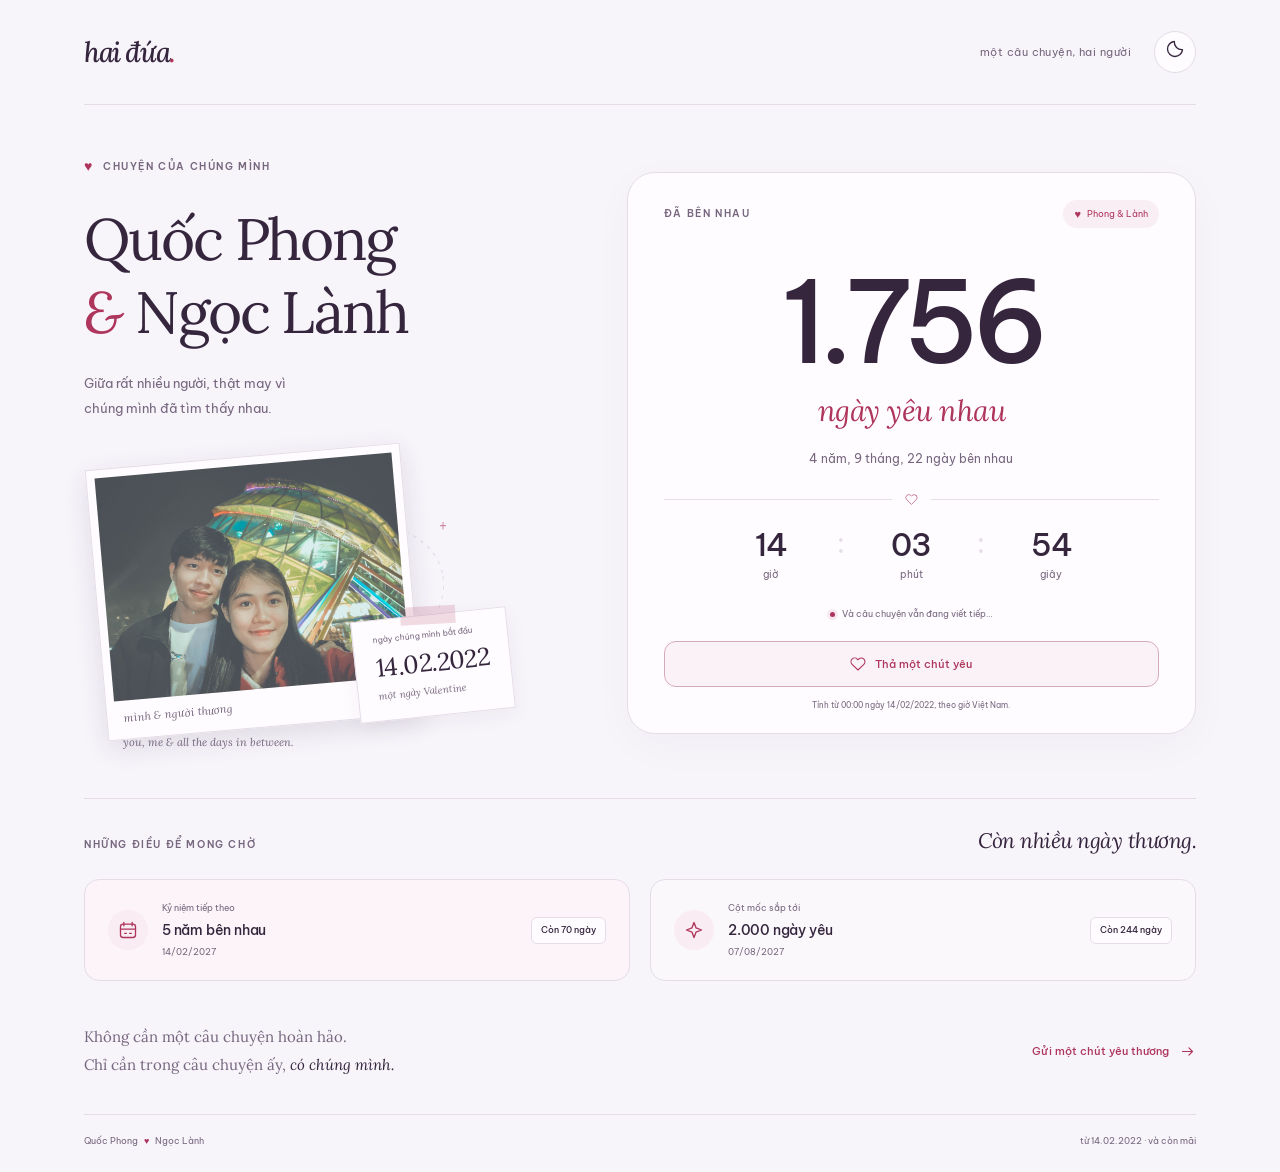
==== index.html @ 89188e03 "Publish Phong & Lành website Co-Authored-By: Claude Fable 5 <noreply@anthropic.com>" ====
<!doctype html>
<html lang="vi">
<head>
  <meta charset="UTF-8">
  <meta name="viewport" content="width=device-width, initial-scale=1, viewport-fit=cover">
  <meta name="description" content="Một góc nhỏ của Quốc Phong và Ngọc Lành. Đếm từng ngày bên nhau từ 14 tháng 02 năm 2022.">
  <meta name="theme-color" content="#f7f4fa">
  <title>Phong & Lành</title>
  <link rel="icon" href="data:image/svg+xml,%3Csvg xmlns='http://www.w3.org/2000/svg' viewBox='0 0 64 64'%3E%3Crect width='64' height='64' rx='18' fill='%23f7f4fa'/%3E%3Cpath d='M32 49 12 30C-2 15 20 3 32 19 44 3 66 15 52 30Z' fill='%23ae355b'/%3E%3C/svg%3E">
  <link rel="stylesheet" href="https://fonts.googleapis.com/css2?family=Be+Vietnam+Pro:wght@400;500;600;700&family=Lora:ital,wght@0,400;0,500;1,400;1,500&display=swap">
  <link rel="stylesheet" href="styles.css">
  <script src="counter.js" defer></script>
  <script src="app.js" defer></script>
</head>
<body>
  <svg class="icon-definitions" xmlns="http://www.w3.org/2000/svg" aria-hidden="true">
    <symbol id="icon-heart" viewBox="0 0 24 24"><path d="M20.8 4.6a5.5 5.5 0 0 0-7.8 0L12 5.7l-1.1-1.1a5.5 5.5 0 0 0-7.8 7.8L12 21l8.8-8.6a5.5 5.5 0 0 0 0-7.8Z"/></symbol>
    <symbol id="icon-sun" viewBox="0 0 24 24"><circle cx="12" cy="12" r="4"/><path d="M12 2v2m0 16v2M2 12h2m16 0h2M4.9 4.9l1.4 1.4m11.4 11.4 1.4 1.4M4.9 19.1l1.4-1.4M17.7 6.3l1.4-1.4"/></symbol>
    <symbol id="icon-moon" viewBox="0 0 24 24"><path d="M21 12.8A9 9 0 0 1 11.2 3a9 9 0 1 0 9.8 9.8Z"/></symbol>
    <symbol id="icon-arrow" viewBox="0 0 24 24"><path d="M5 12h14m-5-5 5 5-5 5"/></symbol>
    <symbol id="icon-calendar" viewBox="0 0 24 24"><rect x="3" y="5" width="18" height="16" rx="3"/><path d="M7 3v4m10-4v4M3 11h18m-13 5h2m4 0h2"/></symbol>
    <symbol id="icon-sparkle" viewBox="0 0 24 24"><path d="m12 3 2.5 6.5L21 12l-6.5 2.5L12 21l-2.5-6.5L3 12l6.5-2.5L12 3Z"/></symbol>
    <symbol id="icon-copy" viewBox="0 0 24 24"><rect x="8" y="8" width="12" height="13" rx="2"/><path d="M16 8V5a2 2 0 0 0-2-2H5a2 2 0 0 0-2 2v9a2 2 0 0 0 2 2h3"/></symbol>
    <symbol id="icon-close" viewBox="0 0 24 24"><path d="m6 6 12 12M6 18 18 6"/></symbol>
  </svg>

  <div class="page-shell">
    <header class="site-header">
      <a class="wordmark" href="#chung-minh" aria-label="Hai đứa, trở về đầu trang">hai đứa<span>.</span></a>
      <div class="header-actions">
        <span class="header-note">một câu chuyện, hai người</span>
        <button class="icon-button theme-button" id="theme-toggle" type="button" aria-label="Đổi giao diện sáng hoặc tối">
          <span id="theme-moon" aria-hidden="true"><svg class="icon"><use href="#icon-moon"/></svg></span>
          <span id="theme-sun" aria-hidden="true" hidden><svg class="icon"><use href="#icon-sun"/></svg></span>
        </button>
      </div>
    </header>

    <main id="chung-minh">
      <section class="love-layout" aria-labelledby="couple-title">
        <div class="our-story">
          <p class="eyebrow"><span class="little-heart" aria-hidden="true">♥</span> CHUYỆN CỦA CHÚNG MÌNH</p>
          <h1 id="couple-title">Quốc Phong<br><span class="ampersand">&</span> Ngọc Lành</h1>
          <p class="story-copy">Giữa rất nhiều người, thật may vì<br class="desktop-break"> chúng mình đã tìm thấy nhau.</p>

          <figure class="memory-art">
            <canvas id="heart-art" width="900" height="540" aria-hidden="true"></canvas>
            <div class="couple-photo">
              <img src="1791711397844_1989003034110918460_338685602728036629_172456c8301cef08dfb19587923c0a67.jpg" alt="Ảnh hai bạn Quốc Phong và Ngọc Lành bên nhau" width="2048" height="1536" decoding="async" fetchpriority="high">
              <span class="photo-caption">mình & người thương</span>
            </div>
            <div class="date-note"><span>ngày chúng mình bắt đầu</span><strong>14.02.2022</strong><i>một ngày Valentine</i></div>
            <figcaption class="art-caption">you, me & all the days in between.</figcaption>
          </figure>
        </div>

        <div class="counter-card">
          <div class="card-topline"><span class="eyebrow">ĐÃ BÊN NHAU</span><span class="together-badge"><span aria-hidden="true">♥</span> Phong & Lành</span></div>
          <div class="hero-count">
            <span class="total-days" id="total-days">…</span>
            <h2>ngày yêu nhau</h2>
          </div>
          <p class="calendar-duration" id="calendar-duration">Từ ngày 14 tháng 02 năm 2022</p>
          <div class="time-divider" aria-hidden="true"><span></span><svg class="icon"><use href="#icon-heart"/></svg><span></span></div>
          <div class="clock" role="group" aria-label="Giờ, phút và giây trong ngày yêu nhau hiện tại">
            <div class="clock-unit"><span class="clock-value" id="hours">--</span><span class="clock-label">giờ</span></div>
            <span class="clock-colon" aria-hidden="true">:</span>
            <div class="clock-unit"><span class="clock-value" id="minutes">--</span><span class="clock-label">phút</span></div>
            <span class="clock-colon" aria-hidden="true">:</span>
            <div class="clock-unit"><span class="clock-value" id="seconds">--</span><span class="clock-label">giây</span></div>
          </div>
          <p class="live-note"><span class="live-dot" aria-hidden="true"></span>Và câu chuyện vẫn đang viết tiếp…</p>
          <button class="love-button" id="send-love" type="button"><svg class="icon" aria-hidden="true"><use href="#icon-heart"/></svg>Thả một chút yêu</button>
          <p class="counter-footnote">Tính từ 00:00 ngày 14/02/2022, theo giờ Việt Nam.</p>
        </div>
      </section>

      <section class="milestones" aria-labelledby="milestones-title">
        <div class="milestones-intro">
          <span class="eyebrow">NHỮNG ĐIỀU ĐỂ MONG CHỜ</span>
          <h2 id="milestones-title">Còn nhiều ngày thương.</h2>
        </div>
        <div class="milestone-grid">
          <article class="milestone anniversary">
            <div class="milestone-icon"><svg class="icon" aria-hidden="true"><use href="#icon-calendar"/></svg></div>
            <div class="milestone-content"><p class="milestone-label">Kỷ niệm tiếp theo</p><h3 id="anniversary-title">Ngày của chúng mình</h3><time id="anniversary-date">14 tháng 02</time></div>
            <span class="countdown-badge" id="anniversary-countdown">…</span>
          </article>
          <article class="milestone round-days">
            <div class="milestone-icon"><svg class="icon" aria-hidden="true"><use href="#icon-sparkle"/></svg></div>
            <div class="milestone-content"><p class="milestone-label">Cột mốc sắp tới</p><h3 id="milestone-title">Thêm những ngày bên nhau</h3><time id="milestone-date">Đang tính ngày hẹn…</time></div>
            <span class="countdown-badge" id="milestone-countdown">…</span>
          </article>
        </div>
      </section>

      <section class="closing-note" aria-label="Lời nhắn yêu thương">
        <p>Không cần một câu chuyện hoàn hảo.<br>Chỉ cần trong câu chuyện ấy, <em>có chúng mình.</em></p>
        <button class="share-button" id="open-share" type="button">Gửi một chút yêu thương<svg class="icon" aria-hidden="true"><use href="#icon-arrow"/></svg></button>
      </section>
      <noscript><p class="noscript-note">Bật JavaScript trong trình duyệt để xem bộ đếm tự cập nhật. Ngày bắt đầu của Quốc Phong & Ngọc Lành là 14/02/2022.</p></noscript>
    </main>

    <footer class="site-footer"><span>Quốc Phong <span class="footer-heart" aria-hidden="true">♥</span> Ngọc Lành</span><span>từ 14.02.2022 · và còn mãi</span></footer>
  </div>

  <canvas class="celebration-canvas" id="celebration" aria-hidden="true"></canvas>
  <p class="sr-only" id="celebration-status" role="status"></p>
  <dialog class="share-dialog" id="share-dialog" aria-labelledby="share-title">
    <div class="dialog-heading"><h2 id="share-title">Một chút yêu thương</h2><button class="icon-button" id="close-share" type="button" aria-label="Đóng lời nhắn"><svg class="icon" aria-hidden="true"><use href="#icon-close"/></svg></button></div>
    <p class="dialog-copy">Một lời nhắn nhỏ, dành cho người đặc biệt.</p>
    <label class="sr-only" for="share-message">Lời nhắn để sao chép</label>
    <textarea id="share-message" rows="5" readonly></textarea>
    <button class="copy-button" id="copy-message" type="button"><svg class="icon" aria-hidden="true"><use href="#icon-copy"/></svg>Sao chép lời nhắn</button>
    <p class="copy-status" id="copy-status" role="status"></p>
  </dialog>
</body>
</html>
---- styles.css ----
/* A two-person keepsake: handwritten names beside a live counter, with quiet dates below. */
:root {
  --bg: #f7f4fa;
  --surface: #fffcff;
  --ink: #35263e;
  --muted: #76667e;
  --accent: #ae355b;
  --line: #e5dce8;
  --font-display: "Lora", Georgia, "Times New Roman", serif;
  --font-body: "Be Vietnam Pro", "Segoe UI", Arial, sans-serif;
  --font-utility: "Be Vietnam Pro", "Segoe UI", Arial, sans-serif;
  color-scheme: light;
  padding-block: env(safe-area-inset-top, 0px) env(safe-area-inset-bottom, 0px);
}

@media (prefers-color-scheme: dark) {
  :root:not([data-theme="light"]) {
    --bg: #19131e;
    --surface: #241b2b;
    --ink: #f5eaf6;
    --muted: #c0abc8;
    --accent: #f19ab6;
    --line: #45324c;
    color-scheme: dark;
  }
}

:root[data-theme="dark"] {
  --bg: #19131e;
  --surface: #241b2b;
  --ink: #f5eaf6;
  --muted: #c0abc8;
  --accent: #f19ab6;
  --line: #45324c;
  color-scheme: dark;
}

* { box-sizing: border-box; }
html { scroll-behavior: smooth; }
body {
  margin: 0;
  background: var(--bg);
  color: var(--ink);
  font-family: var(--font-body);
  font-size: 14px;
  line-height: 1.65;
  -webkit-font-smoothing: antialiased;
}
button, textarea { font: inherit; }
button, a { -webkit-tap-highlight-color: transparent; }
button { cursor: pointer; }
button:disabled { cursor: wait; opacity: 0.65; }
button, a, textarea { outline-offset: 5px; }
:focus-visible { outline: 2px solid var(--accent); }
a { color: inherit; }
p, h1, h2, h3 { margin: 0; }
h1, h2, h3 { text-wrap: balance; }
svg { max-width: 100%; }
[hidden] { display: none !important; }
.icon-definitions { position: absolute; width: 0; height: 0; overflow: hidden; }
.icon { width: 20px; height: 20px; flex: 0 0 20px; fill: none; stroke: currentColor; stroke-width: 1.6; stroke-linecap: round; stroke-linejoin: round; }
.page-shell { max-width: 1160px; margin-inline: auto; padding-inline: 24px; }
.site-header { display: flex; justify-content: space-between; align-items: center; gap: 16px; padding-block: 29px; border-bottom: 1px solid var(--line); }
.wordmark { font-family: var(--font-display); font-size: 28px; font-style: italic; font-weight: 500; letter-spacing: -1.4px; text-decoration: none; }
.wordmark span { color: var(--accent); }
.header-actions { display: flex; align-items: center; gap: 23px; min-width: 0; }
.header-note { font-size: 11px; color: var(--muted); letter-spacing: 0.04em; }
.icon-button { display: grid; place-items: center; padding: 0; width: 42px; height: 42px; flex: 0 0 42px; color: var(--ink); background: var(--surface); border: 1px solid var(--line); border-radius: 50%; transition: background 160ms, border-color 160ms; }
.icon-button:hover { background: color-mix(in srgb, var(--accent) 7%, var(--surface)); border-color: color-mix(in srgb, var(--accent) 45%, var(--line)); }
.love-layout { display: grid; grid-template-columns: 0.93fr 1.07fr; align-items: center; gap: 48px; padding-block: 49px 46px; }
.love-layout > *, .milestone-grid > *, .milestone > * { min-width: 0; }
.our-story { display: flex; flex-direction: column; align-items: flex-start; gap: 23px; }
.eyebrow { font-family: var(--font-utility); color: var(--muted); font-size: 10px; font-weight: 600; letter-spacing: 0.16em; line-height: 1.8; }
.our-story > .eyebrow { display: flex; align-items: center; gap: 9px; }
.little-heart { color: var(--accent); font-size: 14px; }
h1 { font-family: var(--font-display); font-size: clamp(2.6rem, 4.65vw, 3.65rem); font-weight: 400; line-height: 1.25; letter-spacing: -2.1px; }
.ampersand { color: var(--accent); font-style: italic; font-weight: 400; }
.story-copy { color: var(--muted); font-size: 13px; line-height: 1.9; max-width: 40ch; }
.memory-art { position: relative; width: 100%; max-width: 440px; height: 306px; margin: 2px 0 0; }
#heart-art { position: absolute; width: 100%; height: 100%; object-fit: contain; inset: 0; }
.couple-photo { position: absolute; top: 10px; left: 12px; width: min(76%, 316px); padding: 8px 8px 12px; background: var(--surface); border: 1px solid var(--line); transform: rotate(-5deg); box-shadow: 0 8px 26px color-mix(in srgb, var(--ink) 12%, transparent); }
.couple-photo img { display: block; width: 100%; max-width: 100%; height: auto; aspect-ratio: 4 / 3; object-fit: contain; }
.photo-caption { display: block; padding: 8px 8px 0; text-align: left; color: var(--muted); font-family: var(--font-display); font-size: 11px; font-style: italic; }
.date-note { position: absolute; display: flex; flex-direction: column; align-items: flex-start; gap: 3px; right: 13px; bottom: 36px; padding: 13px 20px 15px; background: var(--surface); border: 1px solid var(--line); transform: rotate(-6deg); box-shadow: 0 6px 20px color-mix(in srgb, var(--ink) 5%, transparent); }
.date-note::before { content: ""; position: absolute; top: -9px; left: 50%; width: 55px; height: 18px; transform: translateX(-50%) rotate(3deg); background: color-mix(in srgb, var(--accent) 17%, transparent); }
.date-note span { color: var(--muted); font-size: 8px; }
.date-note strong { color: var(--ink); font-family: var(--font-display); font-size: 25px; font-weight: 400; letter-spacing: -0.5px; line-height: 1.45; }
.date-note i { color: var(--muted); font-family: var(--font-display); font-size: 10px; }
.art-caption { position: absolute; bottom: 1px; left: 39px; color: var(--muted); font-family: var(--font-display); font-size: 11px; font-style: italic; }
.counter-card { display: flex; flex-direction: column; align-items: stretch; padding: 27px 36px 21px; background: var(--surface); border: 1px solid var(--line); border-radius: 28px; box-shadow: 0 12px 44px color-mix(in srgb, var(--ink) 3%, transparent); }
.card-topline { display: flex; align-items: center; justify-content: space-between; flex-wrap: wrap; gap: 10px; }
.together-badge { display: inline-flex; align-items: center; gap: 6px; color: var(--accent); background: color-mix(in srgb, var(--accent) 7%, var(--surface)); border-radius: 20px; font-size: 9px; padding: 5px 11px; }
.together-badge > span { font-size: 11px; }
.hero-count { display: flex; flex-direction: column; align-items: center; gap: 0; padding-block: 30px 13px; }
.total-days { max-width: 100%; font-family: var(--font-body); font-size: clamp(4rem, 8.75vw, 7.25rem); font-weight: 500; line-height: 1.15; letter-spacing: -0.07em; color: var(--ink); }
.hero-count h2 { font-family: var(--font-display); font-weight: 400; font-style: italic; color: var(--accent); font-size: 29px; letter-spacing: -0.5px; }
.calendar-duration { color: var(--muted); font-size: 12px; text-align: center; line-height: 1.9; }
.calendar-duration strong { color: var(--ink); font-weight: 500; }
.time-divider { display: flex; align-items: center; gap: 13px; padding-block: 22px 17px; color: color-mix(in srgb, var(--accent) 65%, var(--line)); }
.time-divider > span { flex: 1; height: 1px; background: var(--line); }
.time-divider .icon { width: 13px; height: 13px; flex-basis: 13px; }
.clock { display: grid; grid-template-columns: 1fr 10px 1fr 10px 1fr; align-items: start; gap: 12px; width: 78%; margin-inline: auto; }
.clock-unit { display: flex; flex-direction: column; align-items: center; gap: 0; min-width: 0; }
.clock-value { font-size: 31px; line-height: 1.45; letter-spacing: -1px; font-variant-numeric: tabular-nums; font-weight: 500; }
.clock-label { color: var(--muted); font-size: 10px; }
.clock-colon { color: var(--line); font-size: 27px; text-align: center; line-height: 1.5; }
.live-note { display: flex; align-items: center; justify-content: center; gap: 7px; margin-block: 23px 19px; color: var(--muted); font-size: 9px; text-align: center; }
.live-dot { width: 5px; height: 5px; flex: 0 0 5px; border-radius: 50%; background: var(--accent); box-shadow: 0 0 0 3px color-mix(in srgb, var(--accent) 9%, transparent); }
.love-button { display: flex; align-items: center; justify-content: center; gap: 9px; width: 100%; min-height: 46px; padding: 12px 18px; border: 1px solid color-mix(in srgb, var(--accent) 30%, var(--line)); border-radius: 12px; background: color-mix(in srgb, var(--accent) 5%, var(--surface)); color: var(--accent); font-size: 11px; font-weight: 500; transition: background 160ms, transform 160ms; }
.love-button .icon { width: 16px; height: 16px; flex-basis: 16px; }
.love-button:hover { background: color-mix(in srgb, var(--accent) 11%, var(--surface)); }
.love-button:active { transform: scale(0.985); }
.counter-footnote { margin-top: 12px; color: var(--muted); text-align: center; font-size: 8px; }
.milestones { display: flex; flex-direction: column; gap: 21px; padding-block: 25px 30px; border-top: 1px solid var(--line); }
.milestones-intro { display: flex; align-items: baseline; justify-content: space-between; gap: 15px; flex-wrap: wrap; }
.milestones-intro h2 { font-family: var(--font-display); font-size: 21px; font-weight: 400; font-style: italic; letter-spacing: -0.5px; }
.milestone-grid { display: grid; grid-template-columns: 1fr 1fr; gap: 20px; }
.milestone { display: flex; align-items: center; gap: 14px; padding: 21px 23px; border: 1px solid var(--line); border-radius: 15px; }
.anniversary { background: color-mix(in srgb, var(--accent) 4%, var(--surface)); }
.round-days { background: color-mix(in srgb, var(--line) 14%, var(--surface)); }
.milestone-icon { display: grid; place-items: center; flex: 0 0 40px; width: 40px; height: 40px; border-radius: 50%; color: var(--accent); background: color-mix(in srgb, var(--accent) 8%, var(--surface)); }
.milestone-content { display: flex; flex-direction: column; gap: 3px; flex: 1; }
.milestone-label { color: var(--muted); font-size: 9px; }
.milestone h3 { font-size: 14px; font-weight: 500; letter-spacing: -0.2px; line-height: 1.6; }
.milestone time { color: var(--muted); font-size: 9px; }
.countdown-badge { flex: 0 0 auto; font-size: 9px; font-weight: 500; color: var(--ink); padding: 5px 9px; border: 1px solid var(--line); border-radius: 6px; background: var(--surface); }
.closing-note { display: flex; align-items: center; justify-content: space-between; gap: 25px; padding-block: 12px 35px; }
.closing-note p { font-family: var(--font-display); font-size: 15px; line-height: 1.85; color: var(--muted); }
.closing-note em { color: var(--ink); }
.share-button { display: flex; align-items: center; gap: 10px; border: 0; padding: 12px 0; background: transparent; color: var(--accent); font-size: 11px; font-weight: 500; }
.share-button .icon { width: 17px; height: 17px; flex-basis: 17px; transition: transform 160ms; }
.share-button:hover .icon { transform: translateX(4px); }
.site-footer { display: flex; align-items: center; justify-content: space-between; flex-wrap: wrap; gap: 8px 20px; padding-block: 19px 23px; border-top: 1px solid var(--line); color: var(--muted); font-size: 9px; }
.footer-heart { color: var(--accent); padding-inline: 4px; }
.celebration-canvas { position: fixed; inset: 0; width: 100%; height: 100%; pointer-events: none; z-index: 10; }
.sr-only { position: absolute; width: 1px; height: 1px; padding: 0; margin: -1px; overflow: hidden; clip-path: inset(50%); white-space: nowrap; border: 0; }
.share-dialog { width: min(450px, calc(100% - 32px)); max-height: calc(100% - 48px); overflow-y: auto; border: 1px solid var(--line); border-radius: 22px; padding: 25px; background: var(--surface); color: var(--ink); box-shadow: 0 20px 80px color-mix(in srgb, var(--ink) 15%, transparent); }
.share-dialog::backdrop { background: color-mix(in srgb, var(--bg) 48%, transparent); backdrop-filter: blur(6px); }
.dialog-heading { display: flex; align-items: center; justify-content: space-between; gap: 16px; }
.dialog-heading h2 { font-family: var(--font-display); font-size: 24px; font-weight: 400; }
.dialog-heading .icon-button { width: 34px; height: 34px; flex-basis: 34px; }
.dialog-copy { margin-block: 9px 19px; color: var(--muted); font-size: 11px; }
#share-message { width: 100%; resize: vertical; min-height: 130px; padding: 14px; background: var(--bg); border: 1px solid var(--line); border-radius: 11px; color: var(--ink); line-height: 1.8; font-size: 12px; }
.copy-button { display: flex; align-items: center; justify-content: center; gap: 10px; width: 100%; min-height: 45px; margin-top: 13px; padding: 10px 15px; background: var(--ink); border: 1px solid var(--ink); border-radius: 11px; color: var(--surface); font-size: 12px; }
.copy-button .icon { width: 16px; height: 16px; flex-basis: 16px; }
.copy-status { min-height: 21px; margin-top: 11px; font-size: 10px; color: var(--muted); }
.noscript-note { padding-block: 16px; color: var(--muted); }

@media (min-width: 1450px) {
  .page-shell { max-width: 1220px; }
  .love-layout { gap: 65px; padding-block: 60px; }
  h1 { font-size: 65px; }
  .counter-card { padding-inline: 43px; }
}

@media (max-width: 900px) {
  .love-layout { gap: 30px; }
  .counter-card { padding-inline: 24px; }
  h1 { font-size: 43px; }
  .memory-art { height: 280px; }
  .date-note { right: 5px; bottom: 26px; padding: 10px 12px; }
  .date-note strong { font-size: 21px; }
  .date-note span { font-size: 7px; }
  .art-caption { left: 16px; }
  .milestone { padding: 17px 15px; gap: 10px; flex-wrap: wrap; }
  .milestone-content { flex-basis: calc(100% - 65px); }
  .countdown-badge { margin-left: 50px; }
  .desktop-break { display: none; }
}

@media (max-width: 680px) {
  .page-shell { padding-inline: 16px; max-width: 510px; }
  .site-header { padding-block: 19px; }
  .wordmark { font-size: 26px; }
  .header-actions { gap: 12px; }
  .header-note { font-size: 8px; }
  .theme-button { width: 36px; height: 36px; flex-basis: 36px; }
  .love-layout { grid-template-columns: 1fr; gap: 28px; padding-block: 30px; }
  .our-story { align-items: center; gap: 14px; text-align: center; }
  .our-story .eyebrow { font-size: 9px; }
  h1 { font-size: clamp(39px, 9.5vw, 49px); letter-spacing: -1.5px; }
  .story-copy { font-size: 11px; max-width: 32ch; }
  .memory-art { width: 310px; max-width: 100%; height: 315px; margin-top: -1px; }
  .couple-photo { width: 82%; }
  .photo-caption { font-size: 10px; }
  .date-note { right: 3px; bottom: 28px; text-align: left; }
  .art-caption { left: 35px; bottom: 0; font-size: 10px; }
  .counter-card { padding: 22px 24px 18px; border-radius: 24px; }
  .total-days { font-size: clamp(69px, 22vw, 103px); }
  .hero-count { padding-block: 25px 11px; }
  .hero-count h2 { font-size: 27px; }
  .clock { width: 85%; }
  .live-note { font-size: 8px; }
  .counter-footnote { font-size: 7px; }
  .milestones { padding-block: 24px; gap: 18px; }
  .milestones-intro { flex-direction: column; gap: 6px; }
  .milestones-intro h2 { font-size: 22px; }
  .milestones-intro .eyebrow { font-size: 8px; }
  .milestone-grid { grid-template-columns: 1fr; gap: 12px; }
  .milestone { flex-wrap: nowrap; padding: 18px 15px; }
  .milestone-content { flex-basis: auto; }
  .countdown-badge { margin-left: 0; font-size: 8px; padding-inline: 7px; }
  .milestone h3 { font-size: 13px; }
  .milestone time { font-size: 8px; }
  .closing-note { flex-direction: column; align-items: flex-start; gap: 11px; padding-block: 7px 24px; }
  .closing-note p { font-size: 14px; }
  .share-button { font-size: 10px; }
  .site-footer { font-size: 8px; padding-block: 16px 21px; }
}

@media (max-width: 350px) {
  .header-note { display: none; }
  .counter-card { padding-inline: 18px; }
  .milestone-icon { width: 32px; height: 32px; flex-basis: 32px; }
  .milestone { gap: 8px; padding-inline: 11px; }
  .milestone h3 { font-size: 11px; }
  .countdown-badge { font-size: 7px; }
  .card-topline .eyebrow { font-size: 9px; }
}

@media (prefers-reduced-motion: reduce) {
  html { scroll-behavior: auto; }
  *, *::before, *::after { animation: none !important; transition: none !important; }
}

@media (forced-colors: active) {
  .couple-photo, .counter-card, .milestone, .love-button { border: 1px solid CanvasText; }
  .live-dot { background: CanvasText; }
}
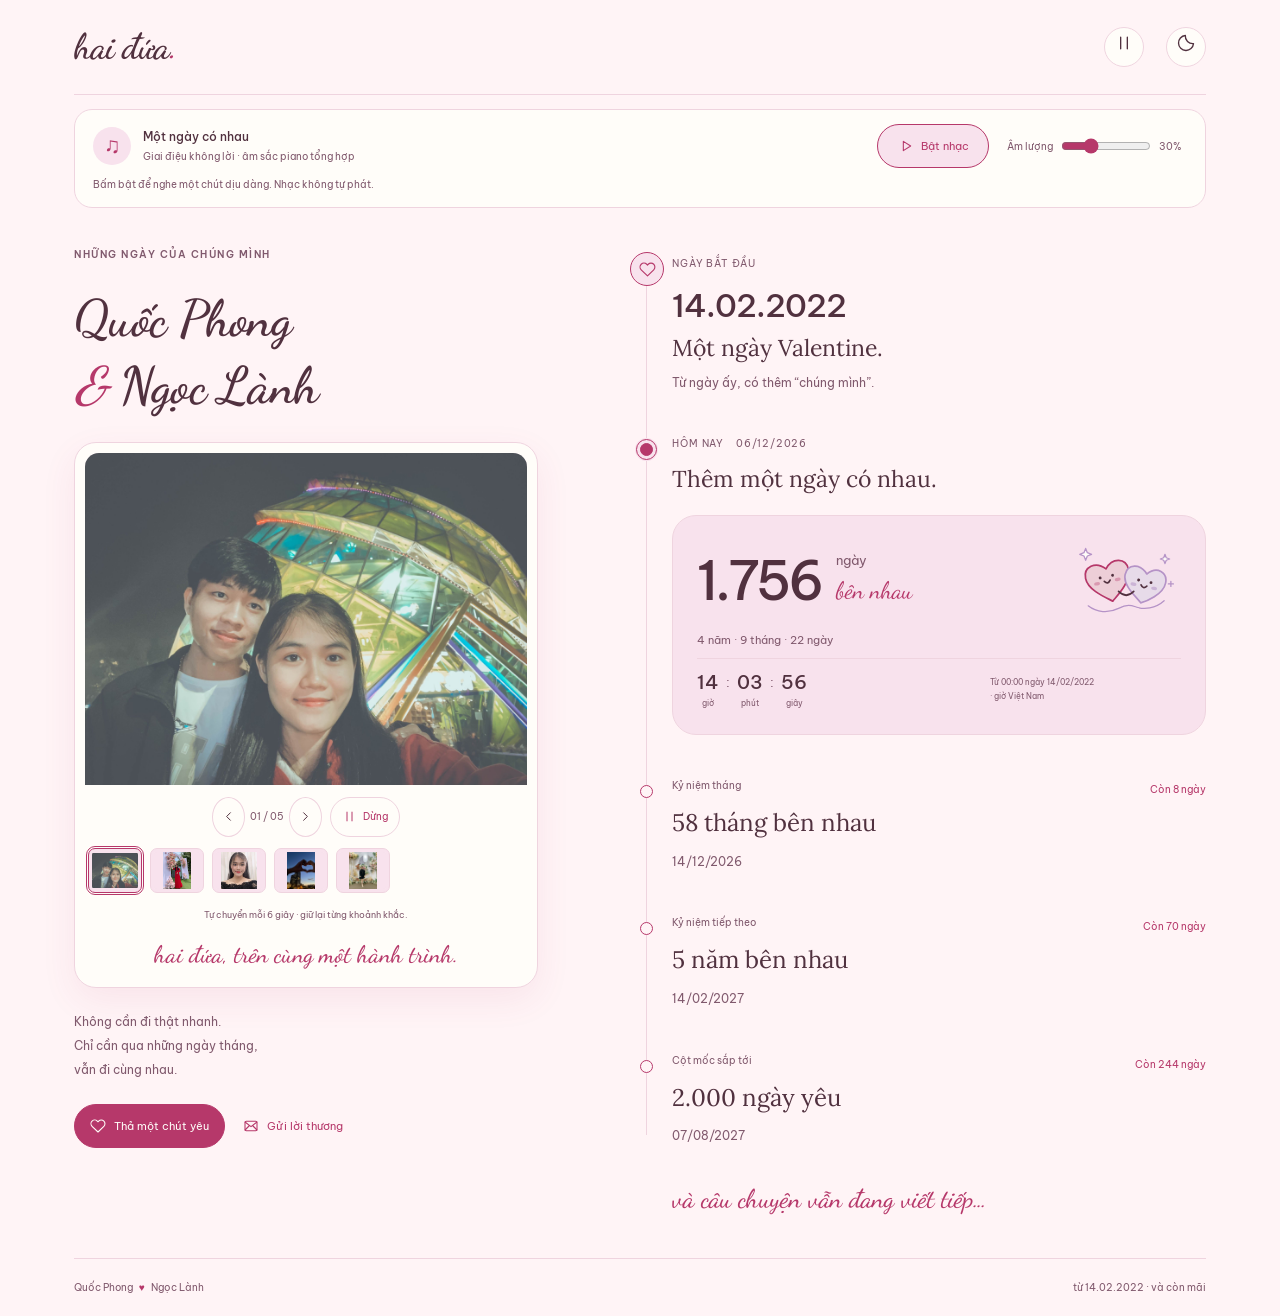
==== commit 7c9f323c: "Publish Phong & Lành website Co-Authored-By: Claude Fable 5 <noreply@anthropic.com>" ====
--- a/index.html
+++ b/index.html
@@ -1,111 +1,155 @@
 <!doctype html>
-<html lang="vi">
+<html lang="vi" data-layout="timeline" data-theme="light" data-motion="off">
 <head>
   <meta charset="UTF-8">
   <meta name="viewport" content="width=device-width, initial-scale=1, viewport-fit=cover">
-  <meta name="description" content="Một góc nhỏ của Quốc Phong và Ngọc Lành. Đếm từng ngày bên nhau từ 14 tháng 02 năm 2022.">
-  <meta name="theme-color" content="#f7f4fa">
+  <meta name="description" content="Dòng thời gian tình yêu của Quốc Phong và Ngọc Lành. Giữ lại từng khoảnh khắc, đếm từng ngày bên nhau từ 14/02/2022.">
+  <meta name="theme-color" content="#fff4f6">
   <title>Phong & Lành</title>
-  <link rel="icon" href="data:image/svg+xml,%3Csvg xmlns='http://www.w3.org/2000/svg' viewBox='0 0 64 64'%3E%3Crect width='64' height='64' rx='18' fill='%23f7f4fa'/%3E%3Cpath d='M32 49 12 30C-2 15 20 3 32 19 44 3 66 15 52 30Z' fill='%23ae355b'/%3E%3C/svg%3E">
-  <link rel="stylesheet" href="https://fonts.googleapis.com/css2?family=Be+Vietnam+Pro:wght@400;500;600;700&family=Lora:ital,wght@0,400;0,500;1,400;1,500&display=swap">
+  <link rel="icon" href="data:image/svg+xml,%3Csvg xmlns='http://www.w3.org/2000/svg' viewBox='0 0 64 64'%3E%3Crect width='64' height='64' rx='18' fill='%23fff4f6'/%3E%3Cpath d='M32 49 12 30C-2 15 20 3 32 19 44 3 66 15 52 30Z' fill='%23b6386a'/%3E%3C/svg%3E">
+  <script>
+    try {
+      const theme = localStorage.getItem("phong-lanh-layout-theme");
+      if (theme === "light" || theme === "dark") document.documentElement.dataset.theme = theme;
+    } catch { /* The keepsake also works without browser storage. */ }
+  </script>
+  <link rel="stylesheet" href="https://fonts.googleapis.com/css2?family=Be+Vietnam+Pro:wght@400;500;600;700&family=Dancing+Script:wght@500;600;700&family=Lora:ital,wght@0,400;0,500;1,400;1,500&display=swap">
   <link rel="stylesheet" href="styles.css">
+  <link rel="stylesheet" href="gallery.css">
+  <link rel="stylesheet" href="hearts.css">
+  <script src="gallery.js" defer></script>
+  <script src="hearts.js" defer></script>
   <script src="counter.js" defer></script>
   <script src="app.js" defer></script>
+  <script src="music.js" defer></script>
 </head>
 <body>
   <svg class="icon-definitions" xmlns="http://www.w3.org/2000/svg" aria-hidden="true">
     <symbol id="icon-heart" viewBox="0 0 24 24"><path d="M20.8 4.6a5.5 5.5 0 0 0-7.8 0L12 5.7l-1.1-1.1a5.5 5.5 0 0 0-7.8 7.8L12 21l8.8-8.6a5.5 5.5 0 0 0 0-7.8Z"/></symbol>
     <symbol id="icon-sun" viewBox="0 0 24 24"><circle cx="12" cy="12" r="4"/><path d="M12 2v2m0 16v2M2 12h2m16 0h2M4.9 4.9l1.4 1.4m11.4 11.4 1.4 1.4M4.9 19.1l1.4-1.4M17.7 6.3l1.4-1.4"/></symbol>
     <symbol id="icon-moon" viewBox="0 0 24 24"><path d="M21 12.8A9 9 0 0 1 11.2 3a9 9 0 1 0 9.8 9.8Z"/></symbol>
-    <symbol id="icon-arrow" viewBox="0 0 24 24"><path d="M5 12h14m-5-5 5 5-5 5"/></symbol>
-    <symbol id="icon-calendar" viewBox="0 0 24 24"><rect x="3" y="5" width="18" height="16" rx="3"/><path d="M7 3v4m10-4v4M3 11h18m-13 5h2m4 0h2"/></symbol>
+    <symbol id="icon-letter" viewBox="0 0 24 24"><rect x="3" y="5" width="18" height="14" rx="2"/><path d="m3 6 9 7 9-7m-18 12 6-6m12 6-6-6"/></symbol>
+    <symbol id="icon-calendar" viewBox="0 0 24 24"><rect x="3" y="5" width="18" height="16" rx="3"/><path d="M7 3v4m10-4v4M3 11h18"/></symbol>
     <symbol id="icon-sparkle" viewBox="0 0 24 24"><path d="m12 3 2.5 6.5L21 12l-6.5 2.5L12 21l-2.5-6.5L3 12l6.5-2.5L12 3Z"/></symbol>
+    <symbol id="icon-close" viewBox="0 0 24 24"><path d="m6 6 12 12M6 18 18 6"/></symbol>
     <symbol id="icon-copy" viewBox="0 0 24 24"><rect x="8" y="8" width="12" height="13" rx="2"/><path d="M16 8V5a2 2 0 0 0-2-2H5a2 2 0 0 0-2 2v9a2 2 0 0 0 2 2h3"/></symbol>
-    <symbol id="icon-close" viewBox="0 0 24 24"><path d="m6 6 12 12M6 18 18 6"/></symbol>
+    <symbol id="icon-pause" viewBox="0 0 24 24"><path d="M8 5v14M16 5v14"/></symbol>
+    <symbol id="icon-play" viewBox="0 0 24 24"><path d="m8 5 11 7-11 7V5Z"/></symbol>
   </svg>
 
-  <div class="page-shell">
+  <div class="preview-shell">
     <header class="site-header">
-      <a class="wordmark" href="#chung-minh" aria-label="Hai đứa, trở về đầu trang">hai đứa<span>.</span></a>
+      <a class="wordmark" href="#layout-stage" aria-label="Hai đứa, trở về đầu câu chuyện">hai đứa<span>.</span></a>
       <div class="header-actions">
-        <span class="header-note">một câu chuyện, hai người</span>
-        <button class="icon-button theme-button" id="theme-toggle" type="button" aria-label="Đổi giao diện sáng hoặc tối">
+        <button class="icon-button" id="motion-toggle" type="button" aria-label="Tạm dừng hiệu ứng chuyển động" title="Tạm dừng hiệu ứng chuyển động" disabled>
+          <span id="motion-pause" aria-hidden="true"><svg class="icon"><use href="#icon-pause"/></svg></span>
+          <span id="motion-play" aria-hidden="true" hidden><svg class="icon"><use href="#icon-play"/></svg></span>
+        </button>
+        <button class="icon-button" id="theme-toggle" type="button" aria-label="Chuyển sang giao diện tối" disabled>
           <span id="theme-moon" aria-hidden="true"><svg class="icon"><use href="#icon-moon"/></svg></span>
           <span id="theme-sun" aria-hidden="true" hidden><svg class="icon"><use href="#icon-sun"/></svg></span>
         </button>
       </div>
     </header>
 
-    <main id="chung-minh">
-      <section class="love-layout" aria-labelledby="couple-title">
-        <div class="our-story">
-          <p class="eyebrow"><span class="little-heart" aria-hidden="true">♥</span> CHUYỆN CỦA CHÚNG MÌNH</p>
+    <section class="music-player" aria-label="Nhạc nền lãng mạn" data-state="paused">
+      <div class="music-track"><span class="music-note" aria-hidden="true">♫</span><div><strong>Một ngày có nhau</strong><span>Giai điệu không lời · âm sắc piano tổng hợp</span></div></div>
+      <div class="music-controls">
+        <button id="music-toggle" class="music-button" type="button" aria-label="Bật nhạc nền"><svg class="icon" aria-hidden="true"><use id="music-icon" href="#icon-play"/></svg><span id="music-label">Bật nhạc</span></button>
+        <label class="music-volume" for="music-volume">Âm lượng <input id="music-volume" type="range" min="0" max="100" value="30" step="1"><output id="music-volume-value" for="music-volume">30%</output></label>
+      </div>
+      <p id="music-status" class="music-status" role="status">Bấm bật để nghe một chút dịu dàng. Nhạc không tự phát.</p>
+    </section>
+
+    <main id="layout-stage" tabindex="-1">
+      <section class="timeline-layout" aria-labelledby="couple-title">
+        <div class="timeline-portrait">
+          <p class="eyebrow">NHỮNG NGÀY CỦA CHÚNG MÌNH</p>
           <h1 id="couple-title">Quốc Phong<br><span class="ampersand">&</span> Ngọc Lành</h1>
-          <p class="story-copy">Giữa rất nhiều người, thật may vì<br class="desktop-break"> chúng mình đã tìm thấy nhau.</p>
-
-          <figure class="memory-art">
-            <canvas id="heart-art" width="900" height="540" aria-hidden="true"></canvas>
-            <div class="couple-photo">
-              <img src="1791711397844_1989003034110918460_338685602728036629_172456c8301cef08dfb19587923c0a67.jpg" alt="Ảnh hai bạn Quốc Phong và Ngọc Lành bên nhau" width="2048" height="1536" decoding="async" fetchpriority="high">
-              <span class="photo-caption">mình & người thương</span>
+          <figure class="timeline-photo">
+            <div data-part="photo">
+              <div class="photo-gallery" data-photo-gallery role="region" aria-roledescription="trình chiếu" aria-label="Album ảnh của hai đứa">
+                <div class="gallery-viewer">
+                  <img class="couple-image" data-gallery-image src="photos/couple.jpg" alt="Quốc Phong và Ngọc Lành bên nhau" width="2048" height="1536" decoding="async" fetchpriority="high">
+                  <p class="gallery-empty" hidden><span aria-hidden="true">♡</span>Thêm ảnh vào thư mục photos để mở album của hai đứa.</p>
+                </div>
+                <div class="gallery-panel" hidden></div>
+              </div>
             </div>
-            <div class="date-note"><span>ngày chúng mình bắt đầu</span><strong>14.02.2022</strong><i>một ngày Valentine</i></div>
-            <figcaption class="art-caption">you, me & all the days in between.</figcaption>
+            <figcaption class="handwritten">hai đứa, trên cùng một hành trình.</figcaption>
           </figure>
+          <p class="story-copy">Không cần đi thật nhanh. <br>Chỉ cần qua những ngày tháng, <br>vẫn đi cùng nhau.</p>
+          <div data-part="actions">
+            <div class="love-actions">
+              <button class="love-button" id="send-love" type="button" data-action="celebrate" disabled><svg class="icon" aria-hidden="true"><use href="#icon-heart"/></svg><span data-love-label>Thả một chút yêu</span></button>
+              <button class="share-button" id="open-share" type="button" data-action="share" disabled><svg class="icon" aria-hidden="true"><use href="#icon-letter"/></svg>Gửi lời thương</button>
+            </div>
+          </div>
         </div>
-
-        <div class="counter-card">
-          <div class="card-topline"><span class="eyebrow">ĐÃ BÊN NHAU</span><span class="together-badge"><span aria-hidden="true">♥</span> Phong & Lành</span></div>
-          <div class="hero-count">
-            <span class="total-days" id="total-days">…</span>
-            <h2>ngày yêu nhau</h2>
-          </div>
-          <p class="calendar-duration" id="calendar-duration">Từ ngày 14 tháng 02 năm 2022</p>
-          <div class="time-divider" aria-hidden="true"><span></span><svg class="icon"><use href="#icon-heart"/></svg><span></span></div>
-          <div class="clock" role="group" aria-label="Giờ, phút và giây trong ngày yêu nhau hiện tại">
-            <div class="clock-unit"><span class="clock-value" id="hours">--</span><span class="clock-label">giờ</span></div>
-            <span class="clock-colon" aria-hidden="true">:</span>
-            <div class="clock-unit"><span class="clock-value" id="minutes">--</span><span class="clock-label">phút</span></div>
-            <span class="clock-colon" aria-hidden="true">:</span>
-            <div class="clock-unit"><span class="clock-value" id="seconds">--</span><span class="clock-label">giây</span></div>
-          </div>
-          <p class="live-note"><span class="live-dot" aria-hidden="true"></span>Và câu chuyện vẫn đang viết tiếp…</p>
-          <button class="love-button" id="send-love" type="button"><svg class="icon" aria-hidden="true"><use href="#icon-heart"/></svg>Thả một chút yêu</button>
-          <p class="counter-footnote">Tính từ 00:00 ngày 14/02/2022, theo giờ Việt Nam.</p>
+        <div class="timeline-story">
+          <ol class="love-timeline">
+            <li class="timeline-start"><span class="timeline-dot" aria-hidden="true"><svg class="icon"><use href="#icon-heart"/></svg></span><span class="event-label">NGÀY BẮT ĐẦU</span><time class="start-date" datetime="2022-02-14">14.02.2022</time><h2>Một ngày Valentine.</h2><p>Từ ngày ấy, có thêm “chúng mình”.</p></li>
+            <li class="timeline-today">
+              <span class="timeline-dot" aria-hidden="true"></span><span class="event-label">HÔM NAY <time id="today-date"></time></span>
+              <h2>Thêm một ngày có nhau.</h2>
+              <div data-part="counter">
+                <div class="relationship-counter" role="group" aria-label="Thời gian Quốc Phong và Ngọc Lành đã bên nhau">
+                  <div class="counter-heading">
+                    <div class="day-count"><span class="day-value" id="total-days">…</span><span class="day-unit">ngày <em>bên nhau</em></span></div>
+                    <svg class="counter-doodle" xmlns="http://www.w3.org/2000/svg" viewBox="0 0 128 96" aria-hidden="true" focusable="false">
+                      <path class="doodle-trail" d="M18 78c10 8 24 9 36 3s16-3 23-1 20 2 31-8"/>
+                      <path class="doodle-sparkle" d="m15 10 2 5 5 2-5 2-2 5-2-5-5-2 5-2Z"/>
+                      <path class="doodle-sparkle" d="m109 17 1.5 4 4 1.5-4 1.5-1.5 4-1.5-4-4-1.5 4-1.5Z"/>
+                      <path class="doodle-trail" d="M116 49v6m-3-3h6"/>
+                      <g transform="rotate(-12 42 48)">
+                        <path class="doodle-heart-blush" d="M42 73C36 68 16 55 16 40c0-14 16-18 26-6 10-12 26-8 26 6 0 15-20 28-26 33Z"/>
+                        <g class="doodle-cheek-blush"><ellipse cx="28" cy="49" rx="3.5" ry="2"/><ellipse cx="53" cy="49" rx="3.5" ry="2"/></g>
+                        <g class="doodle-eyes"><circle cx="33" cy="43" r="1.7"/><circle cx="48" cy="43" r="1.7"/></g>
+                        <path class="doodle-smile" d="M37 48q3.5 5 7 0"/>
+                      </g>
+                      <g transform="rotate(12 85 52)">
+                        <path class="doodle-heart-lavender" d="M85 75C80 70 60 60 60 46c0-13 15-17 25-6 10-12 24-7 24 6 0 14-18 26-24 29Z"/>
+                        <g class="doodle-cheek-lavender"><ellipse cx="72" cy="55" rx="3.5" ry="2"/><ellipse cx="97" cy="55" rx="3.5" ry="2"/></g>
+                        <g class="doodle-eyes"><circle cx="77" cy="49" r="1.7"/><circle cx="92" cy="49" r="1.7"/></g>
+                        <path class="doodle-smile" d="M81 54q3.5 5 7 0"/>
+                      </g>
+                      <path class="doodle-smile" d="M54 61q9 9 18 0"/>
+                    </svg>
+                  </div>
+                  <p class="calendar-duration" id="calendar-duration">Từ ngày 14/02/2022</p>
+                  <div class="clock" role="group" aria-label="Giờ, phút và giây trong ngày yêu nhau hiện tại"><span class="clock-unit"><strong id="hours">--</strong><span>giờ</span></span><span class="clock-colon" aria-hidden="true">:</span><span class="clock-unit"><strong id="minutes">--</strong><span>phút</span></span><span class="clock-colon" aria-hidden="true">:</span><span class="clock-unit"><strong id="seconds">--</strong><span>giây</span></span></div>
+                  <p class="counter-footnote">Từ 00:00 ngày 14/02/2022 · giờ Việt Nam</p>
+                </div>
+              </div>
+            </li>
+            <li data-timeline-event="monthly">
+              <span class="timeline-dot" aria-hidden="true"></span>
+              <div data-part="monthly"><article class="upcoming-date"><span class="event-icon" aria-hidden="true"><svg class="icon"><use href="#icon-calendar"/></svg></span><div class="event-content"><p class="event-label">Kỷ niệm tháng</p><h3 id="monthly-title">Thêm một tháng bên nhau</h3><time id="monthly-date">Ngày 14 hằng tháng</time></div><span class="countdown" id="monthly-countdown">…</span></article></div>
+            </li>
+            <li data-timeline-event="anniversary">
+              <span class="timeline-dot" aria-hidden="true"></span>
+              <div data-part="anniversary"><article class="upcoming-date"><span class="event-icon" aria-hidden="true"><svg class="icon"><use href="#icon-calendar"/></svg></span><div class="event-content"><p class="event-label">Kỷ niệm tiếp theo</p><h3 id="anniversary-title">Ngày của chúng mình</h3><time id="anniversary-date">14/02 hằng năm</time></div><span class="countdown" id="anniversary-countdown">…</span></article></div>
+            </li>
+            <li data-timeline-event="milestone">
+              <span class="timeline-dot" aria-hidden="true"></span>
+              <div data-part="milestone"><article class="upcoming-date"><span class="event-icon" aria-hidden="true"><svg class="icon"><use href="#icon-sparkle"/></svg></span><div class="event-content"><p class="event-label">Cột mốc sắp tới</p><h3 id="milestone-title">Thêm những ngày bên nhau</h3><time id="milestone-date">Mỗi 500 ngày, thêm một dấu mốc thương.</time></div><span class="countdown" id="milestone-countdown">…</span></article></div>
+            </li>
+          </ol>
+          <p class="timeline-epilogue handwritten">và câu chuyện vẫn đang viết tiếp…</p>
         </div>
       </section>
-
-      <section class="milestones" aria-labelledby="milestones-title">
-        <div class="milestones-intro">
-          <span class="eyebrow">NHỮNG ĐIỀU ĐỂ MONG CHỜ</span>
-          <h2 id="milestones-title">Còn nhiều ngày thương.</h2>
-        </div>
-        <div class="milestone-grid">
-          <article class="milestone anniversary">
-            <div class="milestone-icon"><svg class="icon" aria-hidden="true"><use href="#icon-calendar"/></svg></div>
-            <div class="milestone-content"><p class="milestone-label">Kỷ niệm tiếp theo</p><h3 id="anniversary-title">Ngày của chúng mình</h3><time id="anniversary-date">14 tháng 02</time></div>
-            <span class="countdown-badge" id="anniversary-countdown">…</span>
-          </article>
-          <article class="milestone round-days">
-            <div class="milestone-icon"><svg class="icon" aria-hidden="true"><use href="#icon-sparkle"/></svg></div>
-            <div class="milestone-content"><p class="milestone-label">Cột mốc sắp tới</p><h3 id="milestone-title">Thêm những ngày bên nhau</h3><time id="milestone-date">Đang tính ngày hẹn…</time></div>
-            <span class="countdown-badge" id="milestone-countdown">…</span>
-          </article>
-        </div>
-      </section>
-
-      <section class="closing-note" aria-label="Lời nhắn yêu thương">
-        <p>Không cần một câu chuyện hoàn hảo.<br>Chỉ cần trong câu chuyện ấy, <em>có chúng mình.</em></p>
-        <button class="share-button" id="open-share" type="button">Gửi một chút yêu thương<svg class="icon" aria-hidden="true"><use href="#icon-arrow"/></svg></button>
-      </section>
-      <noscript><p class="noscript-note">Bật JavaScript trong trình duyệt để xem bộ đếm tự cập nhật. Ngày bắt đầu của Quốc Phong & Ngọc Lành là 14/02/2022.</p></noscript>
+      <noscript>
+        <style>.header-actions, .music-player, .love-actions, .timeline-today .counter-heading, .clock, .countdown { display: none; }</style>
+        <p class="noscript-note">Quốc Phong & Ngọc Lành đã bên nhau từ 14/02/2022. Bạn vẫn có thể xem ảnh và câu chuyện; bật JavaScript để xem album, bộ đếm thời gian, những ngày hẹn tiếp theo và nghe nhạc nền.</p>
+      </noscript>
     </main>
 
     <footer class="site-footer"><span>Quốc Phong <span class="footer-heart" aria-hidden="true">♥</span> Ngọc Lành</span><span>từ 14.02.2022 · và còn mãi</span></footer>
   </div>
 
-  <canvas class="celebration-canvas" id="celebration" aria-hidden="true"></canvas>
+  <canvas class="celebration-canvas" id="celebration" aria-hidden="true" hidden></canvas>
   <p class="sr-only" id="celebration-status" role="status"></p>
+  <p class="sr-only" id="motion-status" role="status"></p>
   <dialog class="share-dialog" id="share-dialog" aria-labelledby="share-title">
     <div class="dialog-heading"><h2 id="share-title">Một chút yêu thương</h2><button class="icon-button" id="close-share" type="button" aria-label="Đóng lời nhắn"><svg class="icon" aria-hidden="true"><use href="#icon-close"/></svg></button></div>
     <p class="dialog-copy">Một lời nhắn nhỏ, dành cho người đặc biệt.</p>
--- a/styles.css
+++ b/styles.css
@@ -1,229 +1,318 @@
-/* A two-person keepsake: handwritten names beside a live counter, with quiet dates below. */
+/* The single, cotton-candy love timeline and its shared controls. */
 :root {
-  --bg: #f7f4fa;
-  --surface: #fffcff;
-  --ink: #35263e;
-  --muted: #76667e;
-  --accent: #ae355b;
-  --line: #e5dce8;
+  --bg: #fff4f6;
+  --surface: #fffdf9;
+  --ink: #51313f;
+  --muted: #80596d;
+  --accent: #b6386a;
+  --line: #efd4df;
+  --soft: #f8e2ed;
+  --secondary: #b593c7;
+  --button-ink: #fffdf9;
+  --font-body: "Be Vietnam Pro", "Segoe UI", Arial, sans-serif;
   --font-display: "Lora", Georgia, "Times New Roman", serif;
-  --font-body: "Be Vietnam Pro", "Segoe UI", Arial, sans-serif;
-  --font-utility: "Be Vietnam Pro", "Segoe UI", Arial, sans-serif;
+  --font-note: "Dancing Script", "Lora", Georgia, serif;
   color-scheme: light;
   padding-block: env(safe-area-inset-top, 0px) env(safe-area-inset-bottom, 0px);
 }
-
 @media (prefers-color-scheme: dark) {
   :root:not([data-theme="light"]) {
-    --bg: #19131e;
-    --surface: #241b2b;
-    --ink: #f5eaf6;
-    --muted: #c0abc8;
-    --accent: #f19ab6;
-    --line: #45324c;
+    --bg: #211922;
+    --surface: #302332;
+    --ink: #faedf2;
+    --muted: #cfadbf;
+    --accent: #f3a9c5;
+    --line: #5b3b4c;
+    --soft: #402936;
+    --secondary: #b7a0ca;
+    --button-ink: #302332;
     color-scheme: dark;
   }
 }
-
 :root[data-theme="dark"] {
-  --bg: #19131e;
-  --surface: #241b2b;
-  --ink: #f5eaf6;
-  --muted: #c0abc8;
-  --accent: #f19ab6;
-  --line: #45324c;
+  --bg: #211922;
+  --surface: #302332;
+  --ink: #faedf2;
+  --muted: #cfadbf;
+  --accent: #f3a9c5;
+  --line: #5b3b4c;
+  --soft: #402936;
+  --secondary: #b7a0ca;
+  --button-ink: #302332;
   color-scheme: dark;
 }
+:root[data-theme="light"] { color-scheme: light; }
 
 * { box-sizing: border-box; }
-html { scroll-behavior: smooth; }
-body {
-  margin: 0;
-  background: var(--bg);
-  color: var(--ink);
-  font-family: var(--font-body);
-  font-size: 14px;
-  line-height: 1.65;
-  -webkit-font-smoothing: antialiased;
-}
+body { margin: 0; background: var(--bg); color: var(--ink); font-family: var(--font-body); font-size: 14px; line-height: 1.7; -webkit-font-smoothing: antialiased; }
 button, textarea { font: inherit; }
 button, a { -webkit-tap-highlight-color: transparent; }
 button { cursor: pointer; }
-button:disabled { cursor: wait; opacity: 0.65; }
+a { color: inherit; }
 button, a, textarea { outline-offset: 5px; }
 :focus-visible { outline: 2px solid var(--accent); }
-a { color: inherit; }
-p, h1, h2, h3 { margin: 0; }
+p, h1, h2, h3, figure { margin: 0; }
 h1, h2, h3 { text-wrap: balance; }
-svg { max-width: 100%; }
+img { max-width: 100%; }
 [hidden] { display: none !important; }
 .icon-definitions { position: absolute; width: 0; height: 0; overflow: hidden; }
 .icon { width: 20px; height: 20px; flex: 0 0 20px; fill: none; stroke: currentColor; stroke-width: 1.6; stroke-linecap: round; stroke-linejoin: round; }
-.page-shell { max-width: 1160px; margin-inline: auto; padding-inline: 24px; }
-.site-header { display: flex; justify-content: space-between; align-items: center; gap: 16px; padding-block: 29px; border-bottom: 1px solid var(--line); }
-.wordmark { font-family: var(--font-display); font-size: 28px; font-style: italic; font-weight: 500; letter-spacing: -1.4px; text-decoration: none; }
+.preview-shell { position: relative; z-index: 1; width: 100%; max-width: 1180px; margin-inline: auto; padding-inline: 24px; }
+.site-header { display: flex; justify-content: space-between; align-items: center; gap: 18px; padding-block: 20px; border-bottom: 1px solid var(--line); }
+.wordmark { font-family: var(--font-note); font-size: 36px; line-height: 1.5; font-weight: 600; letter-spacing: -1px; text-decoration: none; }
 .wordmark span { color: var(--accent); }
-.header-actions { display: flex; align-items: center; gap: 23px; min-width: 0; }
-.header-note { font-size: 11px; color: var(--muted); letter-spacing: 0.04em; }
-.icon-button { display: grid; place-items: center; padding: 0; width: 42px; height: 42px; flex: 0 0 42px; color: var(--ink); background: var(--surface); border: 1px solid var(--line); border-radius: 50%; transition: background 160ms, border-color 160ms; }
-.icon-button:hover { background: color-mix(in srgb, var(--accent) 7%, var(--surface)); border-color: color-mix(in srgb, var(--accent) 45%, var(--line)); }
-.love-layout { display: grid; grid-template-columns: 0.93fr 1.07fr; align-items: center; gap: 48px; padding-block: 49px 46px; }
-.love-layout > *, .milestone-grid > *, .milestone > * { min-width: 0; }
-.our-story { display: flex; flex-direction: column; align-items: flex-start; gap: 23px; }
-.eyebrow { font-family: var(--font-utility); color: var(--muted); font-size: 10px; font-weight: 600; letter-spacing: 0.16em; line-height: 1.8; }
-.our-story > .eyebrow { display: flex; align-items: center; gap: 9px; }
-.little-heart { color: var(--accent); font-size: 14px; }
-h1 { font-family: var(--font-display); font-size: clamp(2.6rem, 4.65vw, 3.65rem); font-weight: 400; line-height: 1.25; letter-spacing: -2.1px; }
-.ampersand { color: var(--accent); font-style: italic; font-weight: 400; }
-.story-copy { color: var(--muted); font-size: 13px; line-height: 1.9; max-width: 40ch; }
-.memory-art { position: relative; width: 100%; max-width: 440px; height: 306px; margin: 2px 0 0; }
-#heart-art { position: absolute; width: 100%; height: 100%; object-fit: contain; inset: 0; }
-.couple-photo { position: absolute; top: 10px; left: 12px; width: min(76%, 316px); padding: 8px 8px 12px; background: var(--surface); border: 1px solid var(--line); transform: rotate(-5deg); box-shadow: 0 8px 26px color-mix(in srgb, var(--ink) 12%, transparent); }
-.couple-photo img { display: block; width: 100%; max-width: 100%; height: auto; aspect-ratio: 4 / 3; object-fit: contain; }
-.photo-caption { display: block; padding: 8px 8px 0; text-align: left; color: var(--muted); font-family: var(--font-display); font-size: 11px; font-style: italic; }
-.date-note { position: absolute; display: flex; flex-direction: column; align-items: flex-start; gap: 3px; right: 13px; bottom: 36px; padding: 13px 20px 15px; background: var(--surface); border: 1px solid var(--line); transform: rotate(-6deg); box-shadow: 0 6px 20px color-mix(in srgb, var(--ink) 5%, transparent); }
-.date-note::before { content: ""; position: absolute; top: -9px; left: 50%; width: 55px; height: 18px; transform: translateX(-50%) rotate(3deg); background: color-mix(in srgb, var(--accent) 17%, transparent); }
-.date-note span { color: var(--muted); font-size: 8px; }
-.date-note strong { color: var(--ink); font-family: var(--font-display); font-size: 25px; font-weight: 400; letter-spacing: -0.5px; line-height: 1.45; }
-.date-note i { color: var(--muted); font-family: var(--font-display); font-size: 10px; }
-.art-caption { position: absolute; bottom: 1px; left: 39px; color: var(--muted); font-family: var(--font-display); font-size: 11px; font-style: italic; }
-.counter-card { display: flex; flex-direction: column; align-items: stretch; padding: 27px 36px 21px; background: var(--surface); border: 1px solid var(--line); border-radius: 28px; box-shadow: 0 12px 44px color-mix(in srgb, var(--ink) 3%, transparent); }
-.card-topline { display: flex; align-items: center; justify-content: space-between; flex-wrap: wrap; gap: 10px; }
-.together-badge { display: inline-flex; align-items: center; gap: 6px; color: var(--accent); background: color-mix(in srgb, var(--accent) 7%, var(--surface)); border-radius: 20px; font-size: 9px; padding: 5px 11px; }
-.together-badge > span { font-size: 11px; }
-.hero-count { display: flex; flex-direction: column; align-items: center; gap: 0; padding-block: 30px 13px; }
-.total-days { max-width: 100%; font-family: var(--font-body); font-size: clamp(4rem, 8.75vw, 7.25rem); font-weight: 500; line-height: 1.15; letter-spacing: -0.07em; color: var(--ink); }
-.hero-count h2 { font-family: var(--font-display); font-weight: 400; font-style: italic; color: var(--accent); font-size: 29px; letter-spacing: -0.5px; }
-.calendar-duration { color: var(--muted); font-size: 12px; text-align: center; line-height: 1.9; }
-.calendar-duration strong { color: var(--ink); font-weight: 500; }
-.time-divider { display: flex; align-items: center; gap: 13px; padding-block: 22px 17px; color: color-mix(in srgb, var(--accent) 65%, var(--line)); }
-.time-divider > span { flex: 1; height: 1px; background: var(--line); }
-.time-divider .icon { width: 13px; height: 13px; flex-basis: 13px; }
-.clock { display: grid; grid-template-columns: 1fr 10px 1fr 10px 1fr; align-items: start; gap: 12px; width: 78%; margin-inline: auto; }
-.clock-unit { display: flex; flex-direction: column; align-items: center; gap: 0; min-width: 0; }
-.clock-value { font-size: 31px; line-height: 1.45; letter-spacing: -1px; font-variant-numeric: tabular-nums; font-weight: 500; }
-.clock-label { color: var(--muted); font-size: 10px; }
-.clock-colon { color: var(--line); font-size: 27px; text-align: center; line-height: 1.5; }
-.live-note { display: flex; align-items: center; justify-content: center; gap: 7px; margin-block: 23px 19px; color: var(--muted); font-size: 9px; text-align: center; }
-.live-dot { width: 5px; height: 5px; flex: 0 0 5px; border-radius: 50%; background: var(--accent); box-shadow: 0 0 0 3px color-mix(in srgb, var(--accent) 9%, transparent); }
-.love-button { display: flex; align-items: center; justify-content: center; gap: 9px; width: 100%; min-height: 46px; padding: 12px 18px; border: 1px solid color-mix(in srgb, var(--accent) 30%, var(--line)); border-radius: 12px; background: color-mix(in srgb, var(--accent) 5%, var(--surface)); color: var(--accent); font-size: 11px; font-weight: 500; transition: background 160ms, transform 160ms; }
-.love-button .icon { width: 16px; height: 16px; flex-basis: 16px; }
-.love-button:hover { background: color-mix(in srgb, var(--accent) 11%, var(--surface)); }
-.love-button:active { transform: scale(0.985); }
-.counter-footnote { margin-top: 12px; color: var(--muted); text-align: center; font-size: 8px; }
-.milestones { display: flex; flex-direction: column; gap: 21px; padding-block: 25px 30px; border-top: 1px solid var(--line); }
-.milestones-intro { display: flex; align-items: baseline; justify-content: space-between; gap: 15px; flex-wrap: wrap; }
-.milestones-intro h2 { font-family: var(--font-display); font-size: 21px; font-weight: 400; font-style: italic; letter-spacing: -0.5px; }
-.milestone-grid { display: grid; grid-template-columns: 1fr 1fr; gap: 20px; }
-.milestone { display: flex; align-items: center; gap: 14px; padding: 21px 23px; border: 1px solid var(--line); border-radius: 15px; }
-.anniversary { background: color-mix(in srgb, var(--accent) 4%, var(--surface)); }
-.round-days { background: color-mix(in srgb, var(--line) 14%, var(--surface)); }
-.milestone-icon { display: grid; place-items: center; flex: 0 0 40px; width: 40px; height: 40px; border-radius: 50%; color: var(--accent); background: color-mix(in srgb, var(--accent) 8%, var(--surface)); }
-.milestone-content { display: flex; flex-direction: column; gap: 3px; flex: 1; }
-.milestone-label { color: var(--muted); font-size: 9px; }
-.milestone h3 { font-size: 14px; font-weight: 500; letter-spacing: -0.2px; line-height: 1.6; }
-.milestone time { color: var(--muted); font-size: 9px; }
-.countdown-badge { flex: 0 0 auto; font-size: 9px; font-weight: 500; color: var(--ink); padding: 5px 9px; border: 1px solid var(--line); border-radius: 6px; background: var(--surface); }
-.closing-note { display: flex; align-items: center; justify-content: space-between; gap: 25px; padding-block: 12px 35px; }
-.closing-note p { font-family: var(--font-display); font-size: 15px; line-height: 1.85; color: var(--muted); }
-.closing-note em { color: var(--ink); }
-.share-button { display: flex; align-items: center; gap: 10px; border: 0; padding: 12px 0; background: transparent; color: var(--accent); font-size: 11px; font-weight: 500; }
-.share-button .icon { width: 17px; height: 17px; flex-basis: 17px; transition: transform 160ms; }
-.share-button:hover .icon { transform: translateX(4px); }
-.site-footer { display: flex; align-items: center; justify-content: space-between; flex-wrap: wrap; gap: 8px 20px; padding-block: 19px 23px; border-top: 1px solid var(--line); color: var(--muted); font-size: 9px; }
-.footer-heart { color: var(--accent); padding-inline: 4px; }
-.celebration-canvas { position: fixed; inset: 0; width: 100%; height: 100%; pointer-events: none; z-index: 10; }
+.header-actions { display: flex; align-items: center; gap: 22px; min-width: 0; }
+.icon-button { display: grid; place-items: center; width: 40px; height: 40px; flex: 0 0 40px; padding: 0; border: 1px solid var(--line); border-radius: 50%; background: var(--surface); color: var(--ink); }
+.icon-button:hover { border-color: var(--accent); }
+.icon-button:disabled { cursor: default; opacity: 0.55; }
+#layout-stage { min-width: 0; padding-block: 25px 40px; outline: none; }
+#layout-stage * { min-width: 0; }
+.eyebrow { color: var(--muted); font-size: 10px; font-weight: 600; line-height: 1.8; letter-spacing: 0.15em; }
+h1 { font-family: var(--font-display); font-size: 54px; font-weight: 400; line-height: 1.3; letter-spacing: -1.7px; }
+.ampersand { color: var(--accent); font-family: var(--font-note); font-style: italic; }
+.handwritten { font-family: var(--font-note); color: var(--accent); font-size: 30px; font-weight: 500; line-height: 1.45; }
+.story-copy { color: var(--muted); font-size: 13px; line-height: 2; }
+.couple-image { display: block; width: 100%; height: auto; aspect-ratio: 4 / 3; object-fit: contain; }
+.day-count { display: flex; align-items: center; gap: 16px; }
+.day-value { font-family: var(--font-body); font-size: 56px; line-height: 1.1; letter-spacing: -0.065em; font-weight: 500; font-variant-numeric: tabular-nums; }
+.day-unit { display: flex; flex-direction: column; color: var(--muted); font-size: 13px; line-height: 1.7; }
+.day-unit em { font-family: var(--font-note); font-size: 24px; color: var(--accent); font-style: normal; }
+.calendar-duration { font-size: 11px; color: var(--muted); line-height: 1.9; }
+.clock { display: flex; justify-content: center; align-items: flex-start; gap: 10px; font-variant-numeric: tabular-nums; }
+.clock-unit { display: flex; flex-direction: column; align-items: center; }
+.clock-unit strong { font-size: 23px; line-height: 1.5; font-weight: 500; }
+.clock-unit > span { color: var(--muted); font-size: 9px; }
+.clock-colon { padding-top: 3px; font-size: 18px; color: var(--muted); }
+.counter-footnote { color: var(--muted); font-size: 9px; line-height: 1.8; }
+.love-actions { display: flex; align-items: center; flex-wrap: wrap; gap: 10px 17px; }
+.love-button, .share-button { display: inline-flex; align-items: center; justify-content: center; gap: 8px; min-height: 44px; padding: 10px 15px; border: 1px solid var(--line); border-radius: 100px; background: var(--surface); color: var(--accent); font-size: 11px; }
+.love-button .icon, .share-button .icon { width: 16px; height: 16px; flex-basis: 16px; }
+.love-button:hover, .share-button:hover { border-color: var(--accent); }
+.share-button { background: transparent; border-color: transparent; padding-inline: 4px; }
+.event-label { color: var(--muted); font-size: 10px; line-height: 1.8; }
+.upcoming-date { display: flex; align-items: center; gap: 13px; padding-block: 22px; }
+.event-icon { display: grid; place-items: center; flex: 0 0 34px; width: 34px; height: 34px; border-radius: 50%; background: var(--soft); color: var(--accent); }
+.event-icon .icon { width: 17px; height: 17px; }
+.event-content { display: flex; flex: 1; flex-direction: column; gap: 3px; }
+.event-content h3 { font-size: 15px; font-weight: 500; }
+.event-content time { color: var(--muted); font-size: 11px; font-variant-numeric: tabular-nums; }
+.countdown { color: var(--accent); font-size: 10px; white-space: nowrap; }
+.site-footer { display: flex; align-items: center; justify-content: space-between; flex-wrap: wrap; gap: 8px 20px; padding-block: 20px; border-top: 1px solid var(--line); color: var(--muted); font-size: 10px; }
+.footer-heart { display: inline-block; color: var(--accent); padding-inline: 4px; }
+.noscript-note { padding-top: 24px; color: var(--muted); font-size: 12px; }
+
+.timeline-layout { display: grid; grid-template-columns: 0.9fr 1.1fr; align-items: start; gap: 100px; padding-top: 9px; }
+.timeline-portrait { position: sticky; top: 24px; display: flex; flex-direction: column; align-items: flex-start; gap: 22px; }
+.timeline-portrait h1 { font-family: var(--font-note); font-size: clamp(39px, 4vw, 55px); font-weight: 600; letter-spacing: -0.7px; }
+.timeline-photo { width: 100%; margin-top: 1px; padding: 10px 10px 14px; background: var(--surface); border: 1px solid var(--line); border-radius: 22px; box-shadow: 0 12px 35px color-mix(in srgb, var(--accent) 8%, transparent); }
+.timeline-photo [data-part="photo"] { border-radius: 14px; overflow: hidden; }
+.timeline-photo figcaption { padding-top: 12px; font-size: 24px; text-align: center; }
+.timeline-portrait .story-copy { font-size: 12px; }
+.timeline-portrait .love-actions { gap: 7px 13px; }
+.timeline-portrait .love-button { background: var(--accent); border-color: var(--accent); color: var(--button-ink); }
+.love-timeline { position: relative; display: flex; flex-direction: column; gap: 0; list-style: none; margin: 0; padding: 0 0 0 34px; }
+.love-timeline::before { content: ""; position: absolute; top: 24px; bottom: 45px; left: 8px; width: 1px; background: var(--line); }
+.love-timeline > li { position: relative; padding-block: 9px 33px; }
+.timeline-dot { position: absolute; top: 17px; left: -32px; width: 13px; height: 13px; background: var(--bg); border: 1px solid var(--accent); border-radius: 50%; }
+.timeline-start .timeline-dot { display: grid; place-items: center; top: 6px; left: -42px; width: 34px; height: 34px; color: var(--accent); background: var(--soft); }
+.timeline-start .timeline-dot .icon { width: 17px; height: 17px; }
+.timeline-start > .event-label, .timeline-today > .event-label { display: block; font-size: 10px; letter-spacing: 0.08em; }
+.start-date { display: block; font-family: var(--font-body); font-variant-numeric: tabular-nums; font-size: 32px; font-weight: 500; letter-spacing: -1px; line-height: 1.5; padding-top: 8px; }
+.love-timeline h2 { font-family: var(--font-display); font-size: 23px; font-weight: 400; line-height: 1.65; }
+.timeline-start > p { color: var(--muted); font-size: 12px; padding-top: 6px; }
+.timeline-today > .event-label { display: flex; align-items: center; gap: 12px; }
+.timeline-today > h2 { padding-block: 7px 17px; }
+.timeline-today .timeline-dot { background: var(--accent); box-shadow: 0 0 0 5px var(--soft); }
+.timeline-today .relationship-counter { display: grid; grid-template-columns: 1fr 0.7fr; align-items: center; gap: 9px 20px; padding: 24px; border: 1px solid var(--line); border-radius: 24px; background: var(--soft); }
+.counter-heading { grid-column: 1 / -1; display: flex; align-items: center; justify-content: space-between; gap: 16px; }
+.timeline-today .day-count { flex: 1 1 auto; flex-wrap: wrap; gap: 4px 16px; }
+.timeline-today .day-value { flex: 0 0 auto; font-size: 53px; white-space: nowrap; }
+.timeline-today .day-unit { flex: 0 0 auto; white-space: nowrap; }
+.counter-doodle { display: block; flex: 0 0 108px; width: 108px; height: auto; pointer-events: none; fill: none; stroke-width: 2; stroke-linecap: round; stroke-linejoin: round; }
+.doodle-heart-blush { fill: var(--surface); fill: color-mix(in srgb, var(--surface) 76%, var(--accent)); stroke: var(--accent); }
+.doodle-heart-lavender { fill: var(--surface); fill: color-mix(in srgb, var(--surface) 68%, var(--secondary)); stroke: var(--secondary); }
+.doodle-eyes { fill: var(--ink); }
+.doodle-smile { stroke: var(--ink); }
+.doodle-cheek-blush { fill: var(--accent); opacity: 0.35; }
+.doodle-cheek-lavender { fill: var(--secondary); opacity: 0.55; }
+.doodle-sparkle { fill: var(--surface); stroke: var(--secondary); stroke-width: 1.5; }
+.doodle-trail { stroke: var(--secondary); stroke-width: 1.5; }
+.timeline-today .calendar-duration { grid-column: 1 / -1; padding-bottom: 7px; border-bottom: 1px solid var(--line); }
+.timeline-today .clock { justify-content: flex-start; gap: 7px; }
+.timeline-today .clock-unit strong { font-size: 19px; }
+.timeline-today .clock-unit > span { font-size: 8px; }
+.timeline-today .clock-colon { font-size: 13px; }
+.timeline-today .counter-footnote { max-width: 21ch; font-size: 8px; }
+.love-timeline .upcoming-date { align-items: flex-start; padding-block: 0; gap: 12px; }
+.love-timeline .upcoming-date .event-icon { display: none; }
+.love-timeline .event-content { gap: 8px; }
+.love-timeline .event-content h3 { font-family: var(--font-display); font-size: 24px; font-weight: 400; }
+.love-timeline .event-content time { font-size: 12px; }
+.love-timeline .countdown { padding-top: 4px; }
+.timeline-epilogue { padding-left: 34px; font-size: 26px; }
+
+.celebration-canvas { position: fixed; inset: 0; width: 100%; height: 100%; pointer-events: none; z-index: 20; }
 .sr-only { position: absolute; width: 1px; height: 1px; padding: 0; margin: -1px; overflow: hidden; clip-path: inset(50%); white-space: nowrap; border: 0; }
-.share-dialog { width: min(450px, calc(100% - 32px)); max-height: calc(100% - 48px); overflow-y: auto; border: 1px solid var(--line); border-radius: 22px; padding: 25px; background: var(--surface); color: var(--ink); box-shadow: 0 20px 80px color-mix(in srgb, var(--ink) 15%, transparent); }
-.share-dialog::backdrop { background: color-mix(in srgb, var(--bg) 48%, transparent); backdrop-filter: blur(6px); }
+.share-dialog { width: min(460px, calc(100% - 32px)); max-height: calc(100% - 48px); overflow-y: auto; padding: 25px; border: 1px solid var(--line); border-radius: 18px; background: var(--surface); color: var(--ink); box-shadow: 0 20px 80px color-mix(in srgb, var(--ink) 15%, transparent); }
+.preview-shell[inert] { pointer-events: none; }
+.share-dialog:not([open]) { display: none; }
+.share-dialog[data-fallback="true"][open] { position: fixed; inset: 0; height: fit-content; margin: auto; z-index: 30; }
+.share-dialog::backdrop { background: color-mix(in srgb, var(--bg) 50%, transparent); backdrop-filter: blur(6px); }
 .dialog-heading { display: flex; align-items: center; justify-content: space-between; gap: 16px; }
 .dialog-heading h2 { font-family: var(--font-display); font-size: 24px; font-weight: 400; }
 .dialog-heading .icon-button { width: 34px; height: 34px; flex-basis: 34px; }
-.dialog-copy { margin-block: 9px 19px; color: var(--muted); font-size: 11px; }
-#share-message { width: 100%; resize: vertical; min-height: 130px; padding: 14px; background: var(--bg); border: 1px solid var(--line); border-radius: 11px; color: var(--ink); line-height: 1.8; font-size: 12px; }
-.copy-button { display: flex; align-items: center; justify-content: center; gap: 10px; width: 100%; min-height: 45px; margin-top: 13px; padding: 10px 15px; background: var(--ink); border: 1px solid var(--ink); border-radius: 11px; color: var(--surface); font-size: 12px; }
-.copy-button .icon { width: 16px; height: 16px; flex-basis: 16px; }
-.copy-status { min-height: 21px; margin-top: 11px; font-size: 10px; color: var(--muted); }
-.noscript-note { padding-block: 16px; color: var(--muted); }
-
-@media (min-width: 1450px) {
-  .page-shell { max-width: 1220px; }
-  .love-layout { gap: 65px; padding-block: 60px; }
-  h1 { font-size: 65px; }
-  .counter-card { padding-inline: 43px; }
-}
-
+.dialog-copy { padding-block: 10px 18px; color: var(--muted); font-size: 11px; }
+#share-message { width: 100%; resize: vertical; min-height: 130px; padding: 14px; border: 1px solid var(--line); border-radius: 10px; background: var(--bg); color: var(--ink); font-size: 12px; line-height: 1.9; }
+.copy-button { display: flex; align-items: center; justify-content: center; gap: 9px; width: 100%; min-height: 45px; margin-top: 12px; padding: 11px 15px; border: 1px solid var(--accent); border-radius: 10px; background: var(--accent); color: var(--button-ink); font-size: 12px; }
+.copy-button .icon { width: 17px; height: 17px; flex-basis: 17px; }
+.copy-status { min-height: 24px; padding-top: 10px; color: var(--muted); font-size: 10px; }
+
+.music-player { display: flex; align-items: center; flex-wrap: wrap; gap: 8px 24px; margin-block: 14px 4px; padding: 14px 18px; border: 1px solid var(--line); border-radius: 18px; background: var(--surface); }
+.music-track { display: flex; align-items: center; gap: 12px; flex: 1 1 240px; min-width: 0; }
+.music-track > div { display: flex; flex-direction: column; min-width: 0; }
+.music-track strong { font-size: 12px; font-weight: 500; }
+.music-track > div > span { font-size: 10px; color: var(--muted); }
+.music-note { display: grid; place-items: center; width: 38px; height: 38px; flex: 0 0 38px; border-radius: 50%; background: var(--soft); color: var(--accent); font-size: 22px; }
+.music-controls { display: flex; align-items: center; flex-wrap: wrap; gap: 12px 18px; }
+.music-button { display: inline-flex; justify-content: center; align-items: center; gap: 7px; min-height: 44px; min-width: 112px; padding: 8px 14px; border: 1px solid var(--accent); border-radius: 30px; background: var(--soft); color: var(--accent); font-size: 11px; }
+.music-button .icon { width: 16px; height: 16px; flex-basis: 16px; }
+.music-button:disabled { cursor: wait; opacity: 0.65; }
+.music-volume { display: flex; align-items: center; gap: 8px; font-size: 10px; color: var(--muted); }
+.music-volume input { width: 90px; min-width: 0; height: 32px; margin: 0; accent-color: var(--accent); cursor: pointer; }
+.music-volume output { min-width: 4ch; font-variant-numeric: tabular-nums; }
+.music-status { flex-basis: 100%; color: var(--muted); font-size: 10px; }
+.music-player[data-state="playing"] .music-note { background: var(--accent); color: var(--button-ink); }
+
+@media (max-width: 1080px) {
+  .timeline-layout { gap: 50px; }
+  .timeline-today .relationship-counter { padding: 20px; }
+  .timeline-today .day-value { font-size: 47px; }
+}
 @media (max-width: 900px) {
-  .love-layout { gap: 30px; }
-  .counter-card { padding-inline: 24px; }
-  h1 { font-size: 43px; }
-  .memory-art { height: 280px; }
-  .date-note { right: 5px; bottom: 26px; padding: 10px 12px; }
-  .date-note strong { font-size: 21px; }
-  .date-note span { font-size: 7px; }
-  .art-caption { left: 16px; }
-  .milestone { padding: 17px 15px; gap: 10px; flex-wrap: wrap; }
-  .milestone-content { flex-basis: calc(100% - 65px); }
-  .countdown-badge { margin-left: 50px; }
-  .desktop-break { display: none; }
-}
-
+  .day-value { font-size: 48px; }
+  .day-unit { font-size: 11px; }
+  .day-unit em { font-size: 22px; }
+  .timeline-layout { grid-template-columns: 1fr; gap: 34px; max-width: 680px; margin-inline: auto; }
+  .timeline-portrait { position: static; display: grid; grid-template-columns: 1fr 1fr; gap: 16px 28px; align-items: start; }
+  .timeline-portrait > .eyebrow { grid-column: 1 / -1; }
+  .timeline-portrait h1 { grid-column: 1; font-size: 40px; }
+  .timeline-photo { grid-column: 2; grid-row: 2 / 5; align-self: center; }
+  .timeline-photo figcaption { font-size: 20px; }
+  .timeline-portrait .story-copy { grid-column: 1; }
+  .timeline-portrait [data-part="actions"] { grid-column: 1; }
+}
 @media (max-width: 680px) {
-  .page-shell { padding-inline: 16px; max-width: 510px; }
-  .site-header { padding-block: 19px; }
-  .wordmark { font-size: 26px; }
-  .header-actions { gap: 12px; }
-  .header-note { font-size: 8px; }
-  .theme-button { width: 36px; height: 36px; flex-basis: 36px; }
-  .love-layout { grid-template-columns: 1fr; gap: 28px; padding-block: 30px; }
-  .our-story { align-items: center; gap: 14px; text-align: center; }
-  .our-story .eyebrow { font-size: 9px; }
-  h1 { font-size: clamp(39px, 9.5vw, 49px); letter-spacing: -1.5px; }
-  .story-copy { font-size: 11px; max-width: 32ch; }
-  .memory-art { width: 310px; max-width: 100%; height: 315px; margin-top: -1px; }
-  .couple-photo { width: 82%; }
-  .photo-caption { font-size: 10px; }
-  .date-note { right: 3px; bottom: 28px; text-align: left; }
-  .art-caption { left: 35px; bottom: 0; font-size: 10px; }
-  .counter-card { padding: 22px 24px 18px; border-radius: 24px; }
-  .total-days { font-size: clamp(69px, 22vw, 103px); }
-  .hero-count { padding-block: 25px 11px; }
-  .hero-count h2 { font-size: 27px; }
-  .clock { width: 85%; }
-  .live-note { font-size: 8px; }
-  .counter-footnote { font-size: 7px; }
-  .milestones { padding-block: 24px; gap: 18px; }
-  .milestones-intro { flex-direction: column; gap: 6px; }
-  .milestones-intro h2 { font-size: 22px; }
-  .milestones-intro .eyebrow { font-size: 8px; }
-  .milestone-grid { grid-template-columns: 1fr; gap: 12px; }
-  .milestone { flex-wrap: nowrap; padding: 18px 15px; }
-  .milestone-content { flex-basis: auto; }
-  .countdown-badge { margin-left: 0; font-size: 8px; padding-inline: 7px; }
-  .milestone h3 { font-size: 13px; }
-  .milestone time { font-size: 8px; }
-  .closing-note { flex-direction: column; align-items: flex-start; gap: 11px; padding-block: 7px 24px; }
-  .closing-note p { font-size: 14px; }
-  .share-button { font-size: 10px; }
-  .site-footer { font-size: 8px; padding-block: 16px 21px; }
-}
-
+  .preview-shell { padding-inline: 16px; }
+  .site-header { padding-block: 15px; }
+  .wordmark { font-size: 31px; }
+  .header-actions { gap: 10px; }
+  .icon-button { width: 36px; height: 36px; flex-basis: 36px; }
+  #layout-stage { padding-block: 22px 30px; }
+  .site-footer { font-size: 9px; padding-block: 17px; }
+  .event-content h3 { font-size: 14px; }
+  .event-content time { font-size: 10px; }
+  .event-label { font-size: 9px; }
+  .countdown { font-size: 9px; }
+  .timeline-layout { gap: 30px; padding-top: 2px; }
+  .timeline-portrait { display: flex; flex-direction: column; gap: 17px; }
+  .timeline-portrait .eyebrow { font-size: 9px; }
+  .timeline-portrait h1 { font-size: clamp(38px, 10.6vw, 49px); }
+  .timeline-photo { max-width: 380px; }
+  .timeline-photo figcaption { font-size: 24px; }
+  .timeline-portrait .story-copy { font-size: 12px; }
+  .timeline-portrait .story-copy br { display: none; }
+  .love-timeline { padding-left: 30px; }
+  .love-timeline::before { left: 7px; }
+  .timeline-dot { left: -28px; width: 11px; height: 11px; }
+  .timeline-start .timeline-dot { left: -39px; }
+  .love-timeline > li { padding-bottom: 29px; }
+  .love-timeline h2 { font-size: 21px; }
+  .start-date { font-size: 30px; }
+  .timeline-today .relationship-counter { padding: 20px 18px; gap: 11px 12px; }
+  .counter-heading { gap: 10px; }
+  .counter-doodle { flex-basis: 72px; width: 72px; }
+  .timeline-today .day-count { gap: 4px 12px; }
+  .timeline-today .day-value { font-size: clamp(39px, 11.5vw, 47px); }
+  .timeline-today .day-unit { font-size: 10px; }
+  .timeline-today .day-unit em { font-size: 21px; }
+  .timeline-today .calendar-duration { font-size: 9px; }
+  .timeline-today .counter-footnote { font-size: 7px; }
+  .love-timeline .event-content h3 { font-size: 21px; }
+  .love-timeline .event-content time { font-size: 11px; }
+  .timeline-epilogue { padding-left: 30px; font-size: 25px; }
+  .music-player { padding: 13px 14px; gap: 9px; }
+  .music-controls { width: 100%; justify-content: space-between; gap: 8px; }
+  .music-volume input { width: 70px; }
+}
 @media (max-width: 350px) {
-  .header-note { display: none; }
-  .counter-card { padding-inline: 18px; }
-  .milestone-icon { width: 32px; height: 32px; flex-basis: 32px; }
-  .milestone { gap: 8px; padding-inline: 11px; }
-  .milestone h3 { font-size: 11px; }
-  .countdown-badge { font-size: 7px; }
-  .card-topline .eyebrow { font-size: 9px; }
-}
-
+  .header-actions { gap: 8px; }
+  .timeline-today .relationship-counter { grid-template-columns: 1fr; padding-inline: 15px; }
+  .counter-doodle { flex-basis: 56px; width: 56px; }
+  .timeline-today .day-count { align-items: flex-start; flex-direction: column; gap: 4px; }
+  .timeline-today .day-unit { display: block; }
+  .timeline-today .counter-footnote { max-width: none; }
+  .love-timeline .event-content h3 { font-size: 18px; }
+  .love-timeline .upcoming-date { flex-wrap: wrap; }
+  .love-timeline .event-content { flex-basis: 100%; }
+  .music-controls { flex-direction: column; align-items: stretch; }
+  .music-volume input { flex: 1; }
+}
+
+.icon-button, .love-button, .share-button, .copy-button { transition: transform 180ms ease, border-color 180ms ease, background-color 180ms ease; }
+.love-button .icon { transition: transform 240ms ease; }
+:root[data-motion="on"] .timeline-photo .gallery-viewer { animation: photo-float 8s ease-in-out infinite; }
+:root[data-motion="on"] .footer-heart { animation: heartbeat 5.5s ease-in-out infinite; transform-origin: center; }
+:root[data-motion="on"] .timeline-today .timeline-dot::after { content: ""; position: absolute; inset: -5px; border: 1px solid var(--accent); border-radius: 50%; animation: today-ripple 4.5s ease-out infinite; }
+:root[data-motion="on"] .share-dialog[open]::backdrop { animation: backdrop-enter 280ms ease-out; }
+:root[data-motion-paused="true"] *,
+:root[data-motion-paused="true"] *::before,
+:root[data-motion-paused="true"] *::after { animation-play-state: paused !important; }
+:root[data-motion="off"] *,
+:root[data-motion="off"] *::before,
+:root[data-motion="off"] *::after { animation: none !important; transition: none !important; }
+@keyframes photo-float {
+  0%, 100% { translate: 0 0; }
+  50% { translate: 0 -3px; }
+}
+@keyframes heartbeat {
+  0%, 12%, 24%, 100% { scale: 1; }
+  6% { scale: 1.16; }
+  18% { scale: 1.09; }
+}
+@keyframes today-ripple {
+  0% { scale: 0.85; opacity: 0.5; }
+  65%, 100% { scale: 1.9; opacity: 0; }
+}
+@keyframes backdrop-enter {
+  from { opacity: 0; }
+  to { opacity: 1; }
+}
+@media (hover: hover) and (pointer: fine) {
+  :root[data-motion="on"] .icon-button:not(:disabled):hover,
+  :root[data-motion="on"] .love-button:hover,
+  :root[data-motion="on"] .share-button:hover,
+  :root[data-motion="on"] .copy-button:hover { transform: translateY(-2px); }
+  :root[data-motion="on"] .love-button:hover .icon { transform: rotate(-8deg) scale(1.1); }
+}
+:root[data-motion="on"] .icon-button:not(:disabled):active,
+:root[data-motion="on"] .love-button:active,
+:root[data-motion="on"] .share-button:active,
+:root[data-motion="on"] .copy-button:active { transform: scale(0.98); }
 @media (prefers-reduced-motion: reduce) {
-  html { scroll-behavior: auto; }
   *, *::before, *::after { animation: none !important; transition: none !important; }
-}
-
+  :root[data-motion="on"] .icon-button:not(:disabled):hover,
+  :root[data-motion="on"] .love-button:hover,
+  :root[data-motion="on"] .share-button:hover,
+  :root[data-motion="on"] .copy-button:hover,
+  :root[data-motion="on"] .love-button:hover .icon,
+  :root[data-motion="on"] .icon-button:not(:disabled):active,
+  :root[data-motion="on"] .love-button:active,
+  :root[data-motion="on"] .share-button:active,
+  :root[data-motion="on"] .copy-button:active { transform: none; }
+}
 @media (forced-colors: active) {
-  .couple-photo, .counter-card, .milestone, .love-button { border: 1px solid CanvasText; }
-  .live-dot { background: CanvasText; }
-}
+  .timeline-photo, .timeline-today .relationship-counter { border: 1px solid CanvasText; }
+  .timeline-dot { background: Canvas; border-color: CanvasText; }
+  .love-timeline::before { background: CanvasText; }
+  .celebration-canvas, .timeline-today .timeline-dot::after, .counter-doodle { display: none; }
+}
--- a/gallery.css
+++ b/gallery.css
@@ -0,0 +1,35 @@
+.photo-gallery { width: 100%; min-width: 0; }
+.gallery-viewer { position: relative; width: 100%; aspect-ratio: 4 / 3; overflow: hidden; background: var(--soft); isolation: isolate; }
+.photo-gallery .gallery-viewer > img { display: block; width: 100%; max-width: 100%; height: 100%; aspect-ratio: auto; object-fit: contain; }
+.gallery-outgoing { position: absolute; inset: 0; pointer-events: none; z-index: 1; }
+.gallery-viewer:focus-visible { outline-offset: -3px; }
+.gallery-empty { position: absolute; inset: 0; display: grid; place-content: center; gap: 8px; padding: 20px; text-align: center; color: var(--muted); font-size: 11px; }
+.gallery-empty > span { color: var(--accent); font-size: 28px; }
+.gallery-panel { display: flex; flex-direction: column; gap: 8px; padding-block: 12px 3px; text-align: left; }
+.gallery-controls { display: flex; align-items: center; justify-content: center; flex-wrap: wrap; gap: 5px; }
+.gallery-controls button { display: inline-flex; align-items: center; justify-content: center; gap: 6px; min-width: 40px; min-height: 40px; padding: 8px; border: 1px solid var(--line); border-radius: 50%; background: var(--surface); color: var(--ink); font-size: 10px; line-height: 1.5; }
+.gallery-controls button:hover:not(:disabled) { border-color: var(--accent); background: var(--soft); }
+.gallery-controls button:disabled { cursor: default; opacity: 0.5; }
+.gallery-controls .icon { width: 15px; height: 15px; flex-basis: 15px; }
+.gallery-position { min-width: 7ch; text-align: center; color: var(--muted); font-size: 10px; font-variant-numeric: tabular-nums; }
+.gallery-controls .gallery-toggle { border-radius: 30px; padding-inline: 11px; color: var(--accent); margin-left: 3px; }
+.gallery-strip { display: flex; align-items: center; gap: 8px; width: 100%; min-width: 0; overflow-x: auto; padding: 3px 3px 6px; scrollbar-width: thin; scrollbar-color: var(--line) transparent; }
+.gallery-thumbnail { position: relative; display: grid; place-items: center; width: 54px; height: 45px; flex: 0 0 54px; padding: 3px; border: 1px solid var(--line); border-radius: 7px; background: var(--soft); color: var(--muted); font-size: 10px; }
+.gallery-thumbnail img { display: block; position: absolute; inset: 3px; width: calc(100% - 6px); height: calc(100% - 6px); object-fit: contain; border-radius: 3px; background: var(--soft); }
+.gallery-thumbnail[aria-current="true"] { border-color: var(--accent); outline: 1px solid var(--accent); outline-offset: 1px; }
+.gallery-thumbnail:focus-visible { outline-offset: 1px; }
+.gallery-note { margin: 0; color: var(--muted); font-size: 9px; line-height: 1.8; text-align: center; }
+.original-gallery { display: flex; flex-direction: column; align-items: center; max-width: 440px; }
+.original-gallery .gallery-panel { width: min(100%, 340px); padding-top: 23px; }
+:root[data-style="starlight"] .original-gallery { grid-column: 1; max-width: 500px; align-self: center; }
+@media (max-width: 680px) {
+  .original-gallery { max-width: 345px; }
+  .original-gallery .gallery-panel { padding-top: 19px; }
+}
+@media (prefers-reduced-motion: reduce) {
+  .gallery-outgoing { display: none; }
+}
+@media (forced-colors: active) {
+  .gallery-thumbnail[aria-current="true"] { border: 2px solid Highlight; outline-color: Highlight; }
+  .gallery-controls button, .gallery-thumbnail { border-color: ButtonText; }
+}
--- a/hearts.css
+++ b/hearts.css
@@ -0,0 +1,31 @@
+:root { --heart-travel: calc(-100vh - 100px); }
+@supports (height: 100dvh) {
+  :root { --heart-travel: calc(-100dvh - 100px); }
+}
+body { isolation: isolate; }
+.floating-hearts { position: fixed; inset: 0; overflow: hidden; pointer-events: none; z-index: 0; }
+.floating-heart { position: absolute; bottom: -50px; left: var(--heart-x); width: var(--heart-size); height: var(--heart-size); color: var(--accent); opacity: 0; }
+.floating-heart:nth-child(even) { color: var(--secondary); }
+.floating-heart svg { display: block; width: 100%; height: 100%; fill: currentColor; transform-origin: center; }
+.floating-heart:nth-child(3n) svg { fill: none; stroke: currentColor; stroke-width: 1.4; }
+.floating-hearts[data-enabled="true"] .floating-heart { animation: heart-rise var(--heart-duration) linear var(--heart-delay) infinite; }
+.floating-hearts[data-enabled="true"] .floating-heart svg { animation: heart-sway var(--heart-sway) ease-in-out var(--heart-delay) infinite; }
+.floating-hearts[data-enabled="false"] { display: none; }
+.floating-hearts[data-paused="true"] *, .floating-hearts[data-paused="true"] *::before, .floating-hearts[data-paused="true"] *::after { animation-play-state: paused !important; }
+
+@keyframes heart-rise {
+  0% { transform: translate3d(0, 0, 0); opacity: 0; }
+  10%, 78% { opacity: var(--heart-opacity); }
+  100% { transform: translate3d(0, var(--heart-travel), 0); opacity: 0; }
+}
+@keyframes heart-sway {
+  0%, 100% { transform: translateX(0) rotate(calc(0deg - var(--heart-tilt))); }
+  50% { transform: translateX(var(--heart-drift)) rotate(var(--heart-tilt)); }
+}
+@media (max-width: 680px) {
+  .floating-heart:nth-child(n+23) { display: none; }
+  .floating-heart { width: calc(var(--heart-size) * 0.8); height: calc(var(--heart-size) * 0.8); }
+}
+@media (prefers-reduced-motion: reduce), (forced-colors: active) {
+  .floating-hearts { display: none; }
+}
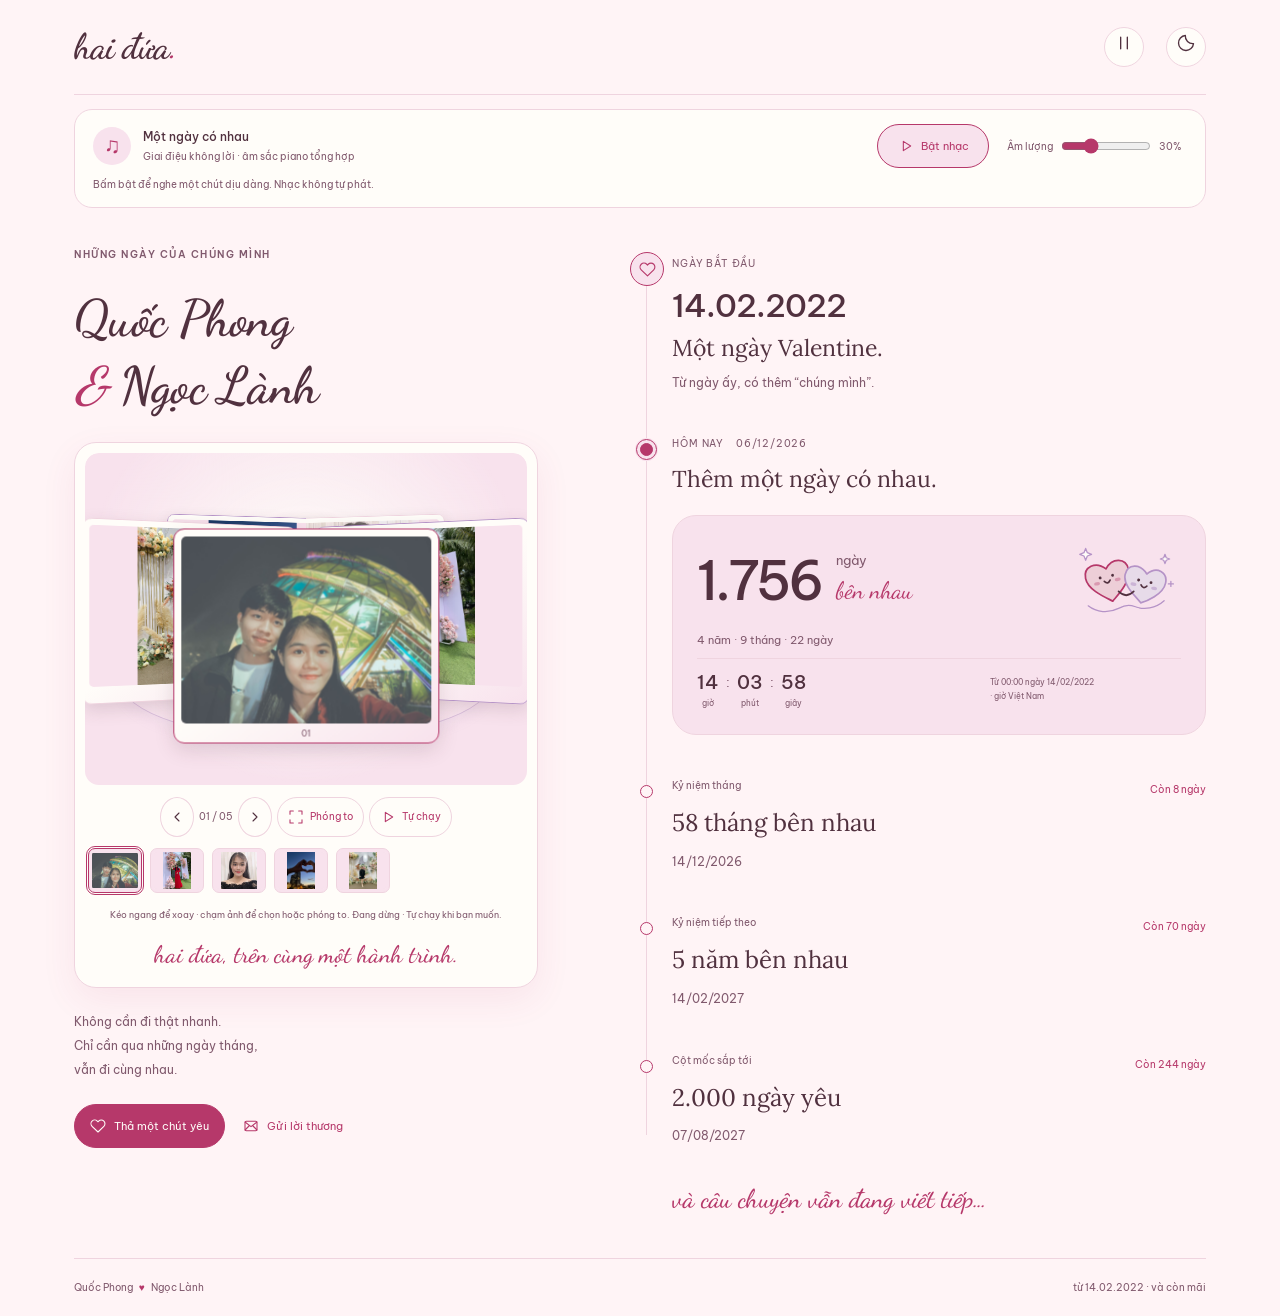
==== commit cf12949c: "Publish Phong & Lành website Co-Authored-By: Claude Fable 5 <noreply@anthropic.com>" ====
--- a/index.html
+++ b/index.html
@@ -68,7 +68,7 @@
           <h1 id="couple-title">Quốc Phong<br><span class="ampersand">&</span> Ngọc Lành</h1>
           <figure class="timeline-photo">
             <div data-part="photo">
-              <div class="photo-gallery" data-photo-gallery role="region" aria-roledescription="trình chiếu" aria-label="Album ảnh của hai đứa">
+              <div class="photo-gallery" data-photo-gallery role="region" aria-roledescription="album ảnh" aria-label="Album ảnh của hai đứa">
                 <div class="gallery-viewer">
                   <img class="couple-image" data-gallery-image src="photos/couple.jpg" alt="Quốc Phong và Ngọc Lành bên nhau" width="2048" height="1536" decoding="async" fetchpriority="high">
                   <p class="gallery-empty" hidden><span aria-hidden="true">♡</span>Thêm ảnh vào thư mục photos để mở album của hai đứa.</p>
--- a/styles.css
+++ b/styles.css
@@ -260,7 +260,6 @@
 
 .icon-button, .love-button, .share-button, .copy-button { transition: transform 180ms ease, border-color 180ms ease, background-color 180ms ease; }
 .love-button .icon { transition: transform 240ms ease; }
-:root[data-motion="on"] .timeline-photo .gallery-viewer { animation: photo-float 8s ease-in-out infinite; }
 :root[data-motion="on"] .footer-heart { animation: heartbeat 5.5s ease-in-out infinite; transform-origin: center; }
 :root[data-motion="on"] .timeline-today .timeline-dot::after { content: ""; position: absolute; inset: -5px; border: 1px solid var(--accent); border-radius: 50%; animation: today-ripple 4.5s ease-out infinite; }
 :root[data-motion="on"] .share-dialog[open]::backdrop { animation: backdrop-enter 280ms ease-out; }
@@ -270,10 +269,6 @@
 :root[data-motion="off"] *,
 :root[data-motion="off"] *::before,
 :root[data-motion="off"] *::after { animation: none !important; transition: none !important; }
-@keyframes photo-float {
-  0%, 100% { translate: 0 0; }
-  50% { translate: 0 -3px; }
-}
 @keyframes heartbeat {
   0%, 12%, 24%, 100% { scale: 1; }
   6% { scale: 1.16; }
--- a/gallery.css
+++ b/gallery.css
@@ -1,35 +1,169 @@
-.photo-gallery { width: 100%; min-width: 0; }
-.gallery-viewer { position: relative; width: 100%; aspect-ratio: 4 / 3; overflow: hidden; background: var(--soft); isolation: isolate; }
-.photo-gallery .gallery-viewer > img { display: block; width: 100%; max-width: 100%; height: 100%; aspect-ratio: auto; object-fit: contain; }
-.gallery-outgoing { position: absolute; inset: 0; pointer-events: none; z-index: 1; }
-.gallery-viewer:focus-visible { outline-offset: -3px; }
-.gallery-empty { position: absolute; inset: 0; display: grid; place-content: center; gap: 8px; padding: 20px; text-align: center; color: var(--muted); font-size: 11px; }
-.gallery-empty > span { color: var(--accent); font-size: 28px; }
+/* Circular keepsake album. All photographs, including previews, stay uncropped. */
+.photo-gallery {
+  --gallery-frame: var(--surface, #fffdf9);
+  --gallery-blush: var(--soft, #f8e2ed);
+  --gallery-lavender: var(--secondary, #b593c7);
+  width: 100%;
+  min-width: 0;
+}
+.gallery-viewer {
+  position: relative;
+  width: 100%;
+  aspect-ratio: 4 / 3;
+  overflow: hidden;
+  border-radius: 14px;
+  background: var(--gallery-blush);
+  background: radial-gradient(ellipse at 50% 38%, var(--gallery-frame), transparent 70%), var(--gallery-blush);
+  perspective: var(--gallery-perspective, 600px);
+  perspective-origin: 50% 46%;
+  touch-action: pan-y pinch-zoom;
+}
+/* This remains the truthful single-photo presentation before enhancement. */
+.photo-gallery .gallery-viewer > img {
+  display: block;
+  width: 100%;
+  max-width: 100%;
+  height: 100%;
+  aspect-ratio: auto;
+  object-fit: contain;
+}
+.gallery-viewer:focus-visible { outline: 2px solid var(--accent, #b6386a); outline-offset: -3px; }
+.gallery-viewer[data-dragging="true"] { cursor: grabbing; }
+.gallery-ring { position: absolute; inset: 0; transform-style: preserve-3d; pointer-events: none; }
+.photo-gallery[data-gallery-mode="3d"] .gallery-viewer:has(.gallery-ring:not([hidden]))::before {
+  content: "";
+  position: absolute;
+  left: 8%;
+  right: 8%;
+  top: 51%;
+  height: 35%;
+  border: 1px solid var(--line, #efd4df);
+  border-color: color-mix(in srgb, var(--gallery-lavender) 50%, transparent);
+  border-radius: 50%;
+  box-shadow: 0 7px 12px color-mix(in srgb, var(--gallery-lavender) 8%, transparent);
+  pointer-events: none;
+}
+.gallery-card {
+  position: absolute;
+  left: 50%;
+  top: 55%;
+  display: block;
+  width: 60%;
+  aspect-ratio: auto;
+  padding: 7px 7px 19px;
+  border: 1px solid var(--line, #efd4df);
+  border-radius: 11px;
+  background: var(--gallery-frame);
+  background: linear-gradient(145deg, var(--gallery-frame) 50%, var(--gallery-blush));
+  color: var(--muted, #80596d);
+  box-shadow: 0 7px 20px color-mix(in srgb, var(--ink, #51313f) 15%, transparent);
+  transform-origin: 50% 50%;
+  backface-visibility: hidden;
+  -webkit-backface-visibility: hidden;
+  user-select: none;
+  -webkit-user-select: none;
+  touch-action: pan-y pinch-zoom;
+  pointer-events: auto;
+  cursor: pointer;
+}
+.gallery-card:nth-child(even) { border-color: var(--gallery-lavender); }
+.gallery-card[aria-current="true"] { border-color: var(--accent, #b6386a); }
+.gallery-card:focus-visible { outline: 2px solid var(--accent, #b6386a); outline-offset: 3px; }
+.photo-gallery .gallery-card > .gallery-card-image {
+  display: block;
+  width: 100%;
+  max-width: 100%;
+  height: auto;
+  aspect-ratio: 4 / 3;
+  object-fit: contain;
+  border-radius: 5px;
+  background: var(--gallery-blush);
+  pointer-events: none;
+  -webkit-user-drag: none;
+}
+.gallery-card-number { position: absolute; bottom: 1px; inset-inline: 0; text-align: center; font-size: 9px; line-height: 16px; font-variant-numeric: tabular-nums; pointer-events: none; }
+.gallery-empty { position: absolute; inset: 0; display: grid; place-content: center; gap: 8px; padding: 20px; text-align: center; color: var(--muted, #80596d); font-size: 11px; }
+.gallery-empty > span { color: var(--accent, #b6386a); font-size: 28px; }
 .gallery-panel { display: flex; flex-direction: column; gap: 8px; padding-block: 12px 3px; text-align: left; }
-.gallery-controls { display: flex; align-items: center; justify-content: center; flex-wrap: wrap; gap: 5px; }
-.gallery-controls button { display: inline-flex; align-items: center; justify-content: center; gap: 6px; min-width: 40px; min-height: 40px; padding: 8px; border: 1px solid var(--line); border-radius: 50%; background: var(--surface); color: var(--ink); font-size: 10px; line-height: 1.5; }
-.gallery-controls button:hover:not(:disabled) { border-color: var(--accent); background: var(--soft); }
-.gallery-controls button:disabled { cursor: default; opacity: 0.5; }
-.gallery-controls .icon { width: 15px; height: 15px; flex-basis: 15px; }
-.gallery-position { min-width: 7ch; text-align: center; color: var(--muted); font-size: 10px; font-variant-numeric: tabular-nums; }
-.gallery-controls .gallery-toggle { border-radius: 30px; padding-inline: 11px; color: var(--accent); margin-left: 3px; }
-.gallery-strip { display: flex; align-items: center; gap: 8px; width: 100%; min-width: 0; overflow-x: auto; padding: 3px 3px 6px; scrollbar-width: thin; scrollbar-color: var(--line) transparent; }
-.gallery-thumbnail { position: relative; display: grid; place-items: center; width: 54px; height: 45px; flex: 0 0 54px; padding: 3px; border: 1px solid var(--line); border-radius: 7px; background: var(--soft); color: var(--muted); font-size: 10px; }
-.gallery-thumbnail img { display: block; position: absolute; inset: 3px; width: calc(100% - 6px); height: calc(100% - 6px); object-fit: contain; border-radius: 3px; background: var(--soft); }
-.gallery-thumbnail[aria-current="true"] { border-color: var(--accent); outline: 1px solid var(--accent); outline-offset: 1px; }
+.gallery-controls { display: flex; align-items: center; justify-content: center; flex-wrap: wrap; gap: 5px; width: 100%; min-width: 0; }
+.gallery-controls button, .gallery-lightbox button {
+  display: inline-flex;
+  align-items: center;
+  justify-content: center;
+  gap: 6px;
+  min-width: 40px;
+  min-height: 40px;
+  padding: 8px;
+  border: 1px solid var(--line, #efd4df);
+  border-radius: 50%;
+  background: var(--surface, #fffdf9);
+  color: var(--ink, #51313f);
+  font: inherit;
+  font-size: 10px;
+  line-height: 1.5;
+  cursor: pointer;
+}
+.gallery-controls button:hover:not(:disabled), .gallery-lightbox button:hover:not(:disabled) { border-color: var(--accent, #b6386a); background: var(--soft, #f8e2ed); }
+.gallery-controls button:disabled, .gallery-lightbox button:disabled { cursor: default; opacity: 0.5; }
+.gallery-controls .icon, .gallery-lightbox .icon { width: 16px; height: 16px; flex: 0 0 16px; fill: none; stroke: currentColor; stroke-width: 1.6; stroke-linecap: round; stroke-linejoin: round; }
+.gallery-position { min-width: 7ch; text-align: center; color: var(--muted, #80596d); font-size: 10px; font-variant-numeric: tabular-nums; }
+.gallery-controls .gallery-toggle, .gallery-controls .gallery-enlarge { border-radius: 30px; padding-inline: 10px; color: var(--accent, #b6386a); }
+.gallery-strip { display: flex; align-items: center; gap: 8px; width: 100%; min-width: 0; overflow-x: auto; padding: 3px 3px 6px; scrollbar-width: thin; scrollbar-color: var(--line, #efd4df) transparent; }
+.gallery-thumbnail { position: relative; display: grid; place-items: center; width: 54px; height: 45px; flex: 0 0 54px; padding: 3px; border: 1px solid var(--line, #efd4df); border-radius: 7px; background: var(--soft, #f8e2ed); color: var(--muted, #80596d); font: inherit; font-size: 10px; cursor: pointer; }
+.gallery-thumbnail img { display: block; position: absolute; inset: 3px; width: calc(100% - 6px); height: calc(100% - 6px); object-fit: contain; border-radius: 3px; background: var(--soft, #f8e2ed); }
+.gallery-thumbnail[aria-current="true"] { border-color: var(--accent, #b6386a); outline: 1px solid var(--accent, #b6386a); outline-offset: 1px; }
 .gallery-thumbnail:focus-visible { outline-offset: 1px; }
-.gallery-note { margin: 0; color: var(--muted); font-size: 9px; line-height: 1.8; text-align: center; }
+.gallery-note { margin: 0; color: var(--muted, #80596d); font-size: 9px; line-height: 1.8; text-align: center; }
+/* Native top-layer dialog and the non-native modal share one contained frame. */
+.gallery-lightbox {
+  box-sizing: border-box;
+  width: min(920px, calc(100% - 32px));
+  max-width: calc(100% - 32px);
+  max-height: calc(100% - 32px);
+  max-height: calc(100dvh - 32px);
+  margin: auto;
+  padding: 16px;
+  overflow: auto;
+  overscroll-behavior: contain;
+  border: 1px solid var(--line, #efd4df);
+  border-radius: 20px;
+  background: var(--surface, #fffdf9);
+  color: var(--ink, #51313f);
+  box-shadow: 0 24px 80px #21192240;
+  font-family: var(--font-body, "Segoe UI", sans-serif);
+}
+.gallery-lightbox:not([open]) { display: none; }
+.gallery-lightbox::backdrop { background: #211922b8; backdrop-filter: blur(5px); }
+.gallery-lightbox[data-fallback="true"][open] { position: fixed; inset: 16px; height: fit-content; z-index: 1000; }
+.gallery-lightbox-shade { position: fixed; inset: 0; z-index: 999; background: #211922b8; }
+.gallery-lightbox-shade[hidden], .photo-gallery [hidden] { display: none !important; }
+.gallery-lightbox-heading { display: flex; align-items: center; justify-content: space-between; gap: 12px; margin-bottom: 12px; }
+.gallery-lightbox-heading h2 { margin: 0; font: 400 clamp(16px, 3vw, 23px)/1.5 var(--font-display, Georgia, serif); }
+.gallery-lightbox-figure { display: grid; place-items: center; width: 100%; min-width: 0; height: min(64vh, 650px); height: min(64dvh, 650px); border-radius: 12px; background: var(--soft, #f8e2ed); overflow: hidden; }
+.gallery-lightbox-image { display: block; width: 100%; max-width: 100%; height: 100%; min-height: 0; aspect-ratio: auto; object-fit: contain; }
+.gallery-lightbox-controls { display: flex; align-items: center; justify-content: center; gap: 16px; margin-top: 12px; }
+.gallery-lightbox-position { color: var(--muted, #80596d); font-size: 12px; text-align: center; font-variant-numeric: tabular-nums; }
+.gallery-lightbox :focus-visible { outline: 2px solid var(--accent, #b6386a); outline-offset: 3px; }
+/* Motion/accessibility fallbacks remain selectable and never animate. */
+.photo-gallery[data-gallery-mode="flat"] .gallery-viewer { perspective: none; }
+.photo-gallery[data-gallery-mode="flat"] .gallery-ring { transform-style: flat; }
+.photo-gallery[data-gallery-mode="flat"] .gallery-card { display: none; }
+.photo-gallery[data-gallery-mode="flat"] .gallery-card[aria-current="true"] { display: block; top: 50%; width: calc(100% - 24px); height: auto; transform: translate(-50%, -50%) !important; box-shadow: none; }
 .original-gallery { display: flex; flex-direction: column; align-items: center; max-width: 440px; }
 .original-gallery .gallery-panel { width: min(100%, 340px); padding-top: 23px; }
 :root[data-style="starlight"] .original-gallery { grid-column: 1; max-width: 500px; align-self: center; }
 @media (max-width: 680px) {
   .original-gallery { max-width: 345px; }
   .original-gallery .gallery-panel { padding-top: 19px; }
+  .gallery-lightbox { padding: 12px; }
 }
 @media (prefers-reduced-motion: reduce) {
-  .gallery-outgoing { display: none; }
+  .gallery-card, .gallery-lightbox { animation: none !important; transition: none !important; }
 }
 @media (forced-colors: active) {
-  .gallery-thumbnail[aria-current="true"] { border: 2px solid Highlight; outline-color: Highlight; }
-  .gallery-controls button, .gallery-thumbnail { border-color: ButtonText; }
+  .gallery-viewer::before { display: none; }
+  .gallery-card, .gallery-controls button, .gallery-thumbnail, .gallery-lightbox, .gallery-lightbox button { border-color: ButtonText; box-shadow: none; }
+  .gallery-card[aria-current="true"], .gallery-thumbnail[aria-current="true"] { border: 2px solid Highlight; outline-color: Highlight; }
+  .gallery-lightbox::backdrop, .gallery-lightbox-shade { background: Canvas; opacity: 0.9; }
+  .gallery-lightbox[data-fallback="true"][open] { outline: 2px solid CanvasText; }
 }
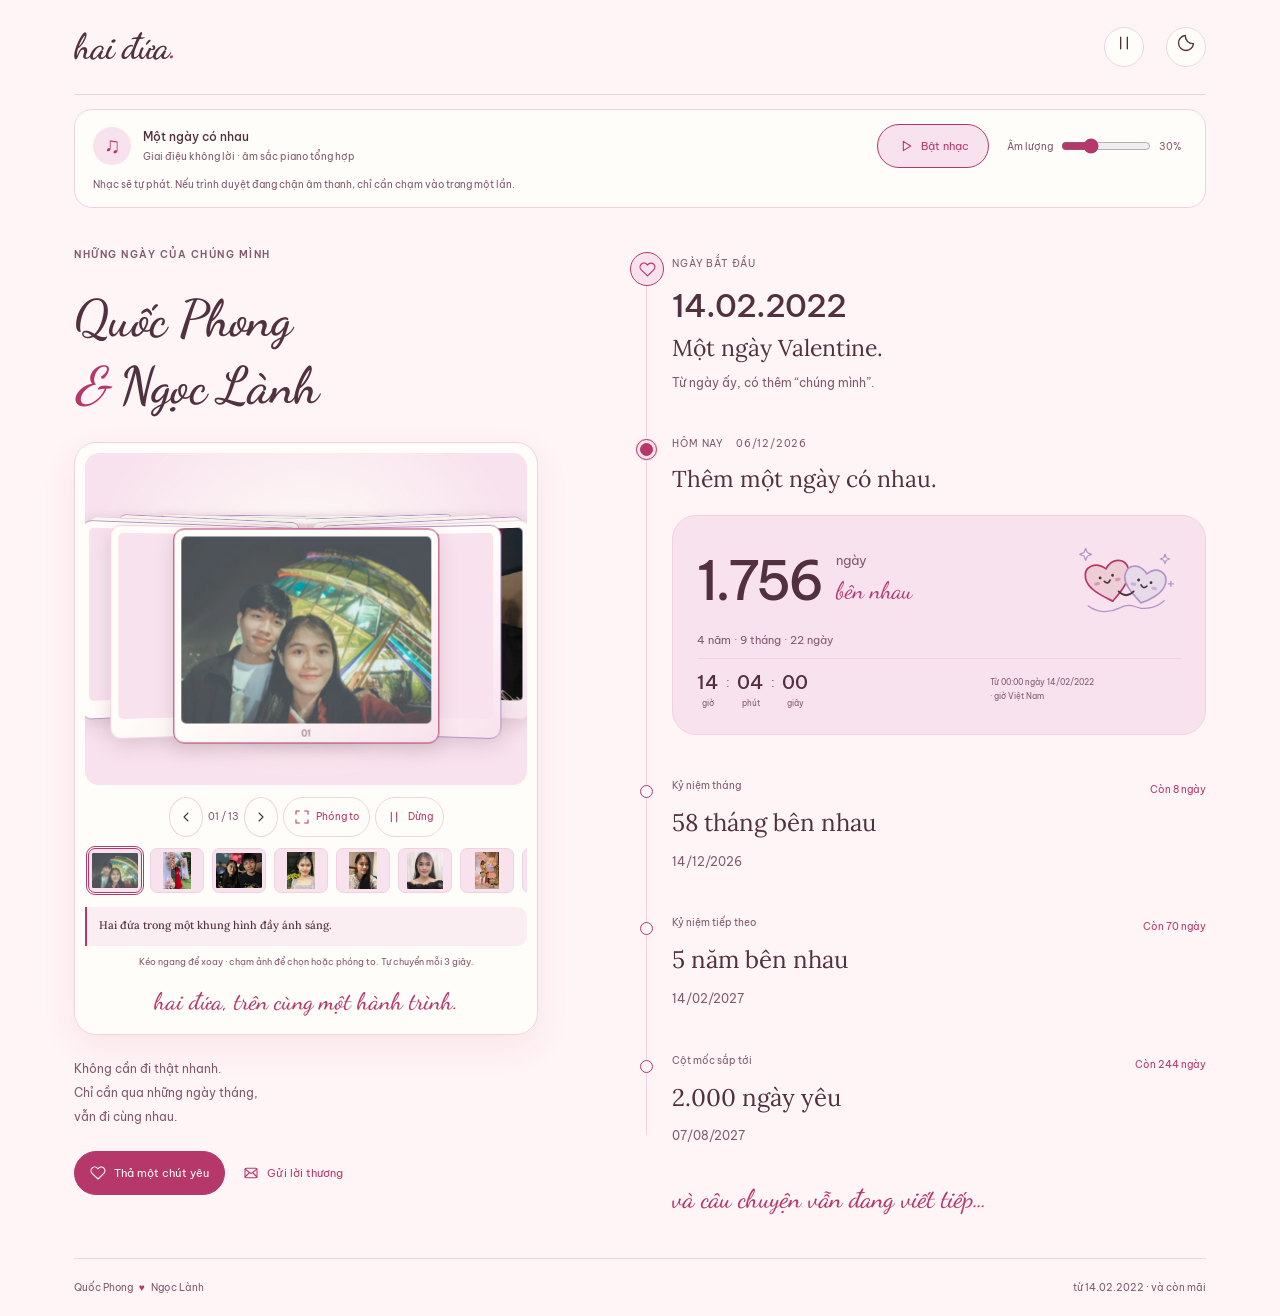
==== commit 60d148c6: "Publish Phong & Lành website Co-Authored-By: Claude Fable 5 <noreply@anthropic.com>" ====
--- a/index.html
+++ b/index.html
@@ -58,7 +58,7 @@
         <button id="music-toggle" class="music-button" type="button" aria-label="Bật nhạc nền"><svg class="icon" aria-hidden="true"><use id="music-icon" href="#icon-play"/></svg><span id="music-label">Bật nhạc</span></button>
         <label class="music-volume" for="music-volume">Âm lượng <input id="music-volume" type="range" min="0" max="100" value="30" step="1"><output id="music-volume-value" for="music-volume">30%</output></label>
       </div>
-      <p id="music-status" class="music-status" role="status">Bấm bật để nghe một chút dịu dàng. Nhạc không tự phát.</p>
+      <p id="music-status" class="music-status" role="status">Nhạc sẽ tự phát. Nếu trình duyệt đang chặn âm thanh, chỉ cần chạm vào trang một lần.</p>
     </section>
 
     <main id="layout-stage" tabindex="-1">
@@ -66,11 +66,12 @@
         <div class="timeline-portrait">
           <p class="eyebrow">NHỮNG NGÀY CỦA CHÚNG MÌNH</p>
           <h1 id="couple-title">Quốc Phong<br><span class="ampersand">&</span> Ngọc Lành</h1>
+          <p class="mobile-love-summary"><span class="mobile-love-days" data-mobile-total-days>…</span><span><strong>ngày bên nhau</strong><small>từ Valentine 2022</small></span></p>
           <figure class="timeline-photo">
             <div data-part="photo">
               <div class="photo-gallery" data-photo-gallery role="region" aria-roledescription="album ảnh" aria-label="Album ảnh của hai đứa">
                 <div class="gallery-viewer">
-                  <img class="couple-image" data-gallery-image src="photos/couple.jpg" alt="Quốc Phong và Ngọc Lành bên nhau" width="2048" height="1536" decoding="async" fetchpriority="high">
+                  <img class="couple-image" data-gallery-image src="photos/couple.jpg" alt="Quốc Phong và Ngọc Lành chụp ảnh cùng nhau trước một công trình nhiều màu sắc vào buổi tối." width="2048" height="1536" decoding="async" fetchpriority="high" srcset="photo-variants/5e8ef31526e9d21a-96.webp 96w, photo-variants/5e8ef31526e9d21a-320.webp 320w, photo-variants/5e8ef31526e9d21a-640.webp 640w, photo-variants/5e8ef31526e9d21a-960.webp 960w, photo-variants/5e8ef31526e9d21a-1600.webp 1600w" sizes="(max-width: 680px) calc(100vw - 52px), (max-width: 900px) min(46vw, 380px), 480px">
                   <p class="gallery-empty" hidden><span aria-hidden="true">♡</span>Thêm ảnh vào thư mục photos để mở album của hai đứa.</p>
                 </div>
                 <div class="gallery-panel" hidden></div>
@@ -139,7 +140,7 @@
         </div>
       </section>
       <noscript>
-        <style>.header-actions, .music-player, .love-actions, .timeline-today .counter-heading, .clock, .countdown { display: none; }</style>
+        <style>.header-actions, .music-player, .love-actions, .mobile-love-summary, .timeline-today .counter-heading, .clock, .countdown { display: none; }</style>
         <p class="noscript-note">Quốc Phong & Ngọc Lành đã bên nhau từ 14/02/2022. Bạn vẫn có thể xem ảnh và câu chuyện; bật JavaScript để xem album, bộ đếm thời gian, những ngày hẹn tiếp theo và nghe nhạc nền.</p>
       </noscript>
     </main>
--- a/styles.css
+++ b/styles.css
@@ -104,6 +104,7 @@
 .timeline-layout { display: grid; grid-template-columns: 0.9fr 1.1fr; align-items: start; gap: 100px; padding-top: 9px; }
 .timeline-portrait { position: sticky; top: 24px; display: flex; flex-direction: column; align-items: flex-start; gap: 22px; }
 .timeline-portrait h1 { font-family: var(--font-note); font-size: clamp(39px, 4vw, 55px); font-weight: 600; letter-spacing: -0.7px; }
+.mobile-love-summary { display: none; }
 .timeline-photo { width: 100%; margin-top: 1px; padding: 10px 10px 14px; background: var(--surface); border: 1px solid var(--line); border-radius: 22px; box-shadow: 0 12px 35px color-mix(in srgb, var(--accent) 8%, transparent); }
 .timeline-photo [data-part="photo"] { border-radius: 14px; overflow: hidden; }
 .timeline-photo figcaption { padding-top: 12px; font-size: 24px; text-align: center; }
@@ -207,16 +208,21 @@
   .wordmark { font-size: 31px; }
   .header-actions { gap: 10px; }
   .icon-button { width: 36px; height: 36px; flex-basis: 36px; }
-  #layout-stage { padding-block: 22px 30px; }
+  #layout-stage { padding-block: 17px 30px; }
   .site-footer { font-size: 9px; padding-block: 17px; }
   .event-content h3 { font-size: 14px; }
   .event-content time { font-size: 10px; }
   .event-label { font-size: 9px; }
   .countdown { font-size: 9px; }
-  .timeline-layout { gap: 30px; padding-top: 2px; }
-  .timeline-portrait { display: flex; flex-direction: column; gap: 17px; }
+  .timeline-layout { gap: 30px; padding-top: 0; }
+  .timeline-portrait { display: flex; flex-direction: column; gap: 14px; }
   .timeline-portrait .eyebrow { font-size: 9px; }
-  .timeline-portrait h1 { font-size: clamp(38px, 10.6vw, 49px); }
+  .timeline-portrait h1 { font-size: clamp(38px, 10.6vw, 49px); line-height: 1.18; }
+  .mobile-love-summary { display: flex; align-items: center; gap: 11px; padding: 9px 13px; border: 1px solid var(--line); border-radius: 16px; background: linear-gradient(135deg, var(--surface), var(--soft)); box-shadow: 0 8px 24px color-mix(in srgb, var(--accent) 7%, transparent); }
+  .mobile-love-days { color: var(--accent); font-size: clamp(28px, 8vw, 36px); font-weight: 600; line-height: 1; letter-spacing: -0.055em; font-variant-numeric: tabular-nums; }
+  .mobile-love-summary > span:last-child { display: flex; flex-direction: column; line-height: 1.35; }
+  .mobile-love-summary strong { font-family: var(--font-display); font-size: 13px; font-weight: 500; }
+  .mobile-love-summary small { color: var(--muted); font-size: 9px; }
   .timeline-photo { max-width: 380px; }
   .timeline-photo figcaption { font-size: 24px; }
   .timeline-portrait .story-copy { font-size: 12px; }
@@ -240,9 +246,13 @@
   .love-timeline .event-content h3 { font-size: 21px; }
   .love-timeline .event-content time { font-size: 11px; }
   .timeline-epilogue { padding-left: 30px; font-size: 25px; }
-  .music-player { padding: 13px 14px; gap: 9px; }
-  .music-controls { width: 100%; justify-content: space-between; gap: 8px; }
-  .music-volume input { width: 70px; }
+  .music-player { position: relative; display: grid; grid-template-columns: minmax(0, 1fr) auto; margin-block: 9px 0; padding: 8px 10px; gap: 8px; border-radius: 14px; }
+  .music-track { flex-basis: auto; gap: 9px; }
+  .music-note { width: 32px; height: 32px; flex-basis: 32px; font-size: 18px; }
+  .music-track > div > span, .music-volume { display: none; }
+  .music-status { position: absolute; width: 1px; height: 1px; padding: 0; margin: -1px; overflow: hidden; clip-path: inset(50%); white-space: nowrap; border: 0; }
+  .music-controls { width: auto; justify-content: flex-end; gap: 0; }
+  .music-button { min-width: 96px; min-height: 40px; padding: 7px 11px; }
 }
 @media (max-width: 350px) {
   .header-actions { gap: 8px; }
--- a/gallery.css
+++ b/gallery.css
@@ -113,6 +113,9 @@
 .gallery-thumbnail img { display: block; position: absolute; inset: 3px; width: calc(100% - 6px); height: calc(100% - 6px); object-fit: contain; border-radius: 3px; background: var(--soft, #f8e2ed); }
 .gallery-thumbnail[aria-current="true"] { border-color: var(--accent, #b6386a); outline: 1px solid var(--accent, #b6386a); outline-offset: 1px; }
 .gallery-thumbnail:focus-visible { outline-offset: 1px; }
+.gallery-story { display: grid; gap: 3px; padding: 9px 12px; border-inline-start: 2px solid var(--accent, #b6386a); background: color-mix(in srgb, var(--gallery-blush) 54%, transparent); border-radius: 0 10px 10px 0; }
+.gallery-story-caption { margin: 0; color: var(--ink, #51313f); font: 500 11px/1.65 var(--font-display, Georgia, serif); }
+.gallery-story-meta { margin: 0; color: var(--muted, #80596d); font-size: 9px; line-height: 1.7; }
 .gallery-note { margin: 0; color: var(--muted, #80596d); font-size: 9px; line-height: 1.8; text-align: center; }
 /* Native top-layer dialog and the non-native modal share one contained frame. */
 .gallery-lightbox {
@@ -141,6 +144,9 @@
 .gallery-lightbox-heading h2 { margin: 0; font: 400 clamp(16px, 3vw, 23px)/1.5 var(--font-display, Georgia, serif); }
 .gallery-lightbox-figure { display: grid; place-items: center; width: 100%; min-width: 0; height: min(64vh, 650px); height: min(64dvh, 650px); border-radius: 12px; background: var(--soft, #f8e2ed); overflow: hidden; }
 .gallery-lightbox-image { display: block; width: 100%; max-width: 100%; height: 100%; min-height: 0; aspect-ratio: auto; object-fit: contain; }
+.gallery-lightbox-story { display: grid; gap: 3px; padding: 12px 4px 0; text-align: center; }
+.gallery-lightbox-caption { margin: 0; color: var(--ink, #51313f); font: 500 clamp(13px, 2vw, 16px)/1.65 var(--font-display, Georgia, serif); }
+.gallery-lightbox-meta { margin: 0; color: var(--muted, #80596d); font-size: 10px; line-height: 1.7; }
 .gallery-lightbox-controls { display: flex; align-items: center; justify-content: center; gap: 16px; margin-top: 12px; }
 .gallery-lightbox-position { color: var(--muted, #80596d); font-size: 12px; text-align: center; font-variant-numeric: tabular-nums; }
 .gallery-lightbox :focus-visible { outline: 2px solid var(--accent, #b6386a); outline-offset: 3px; }
